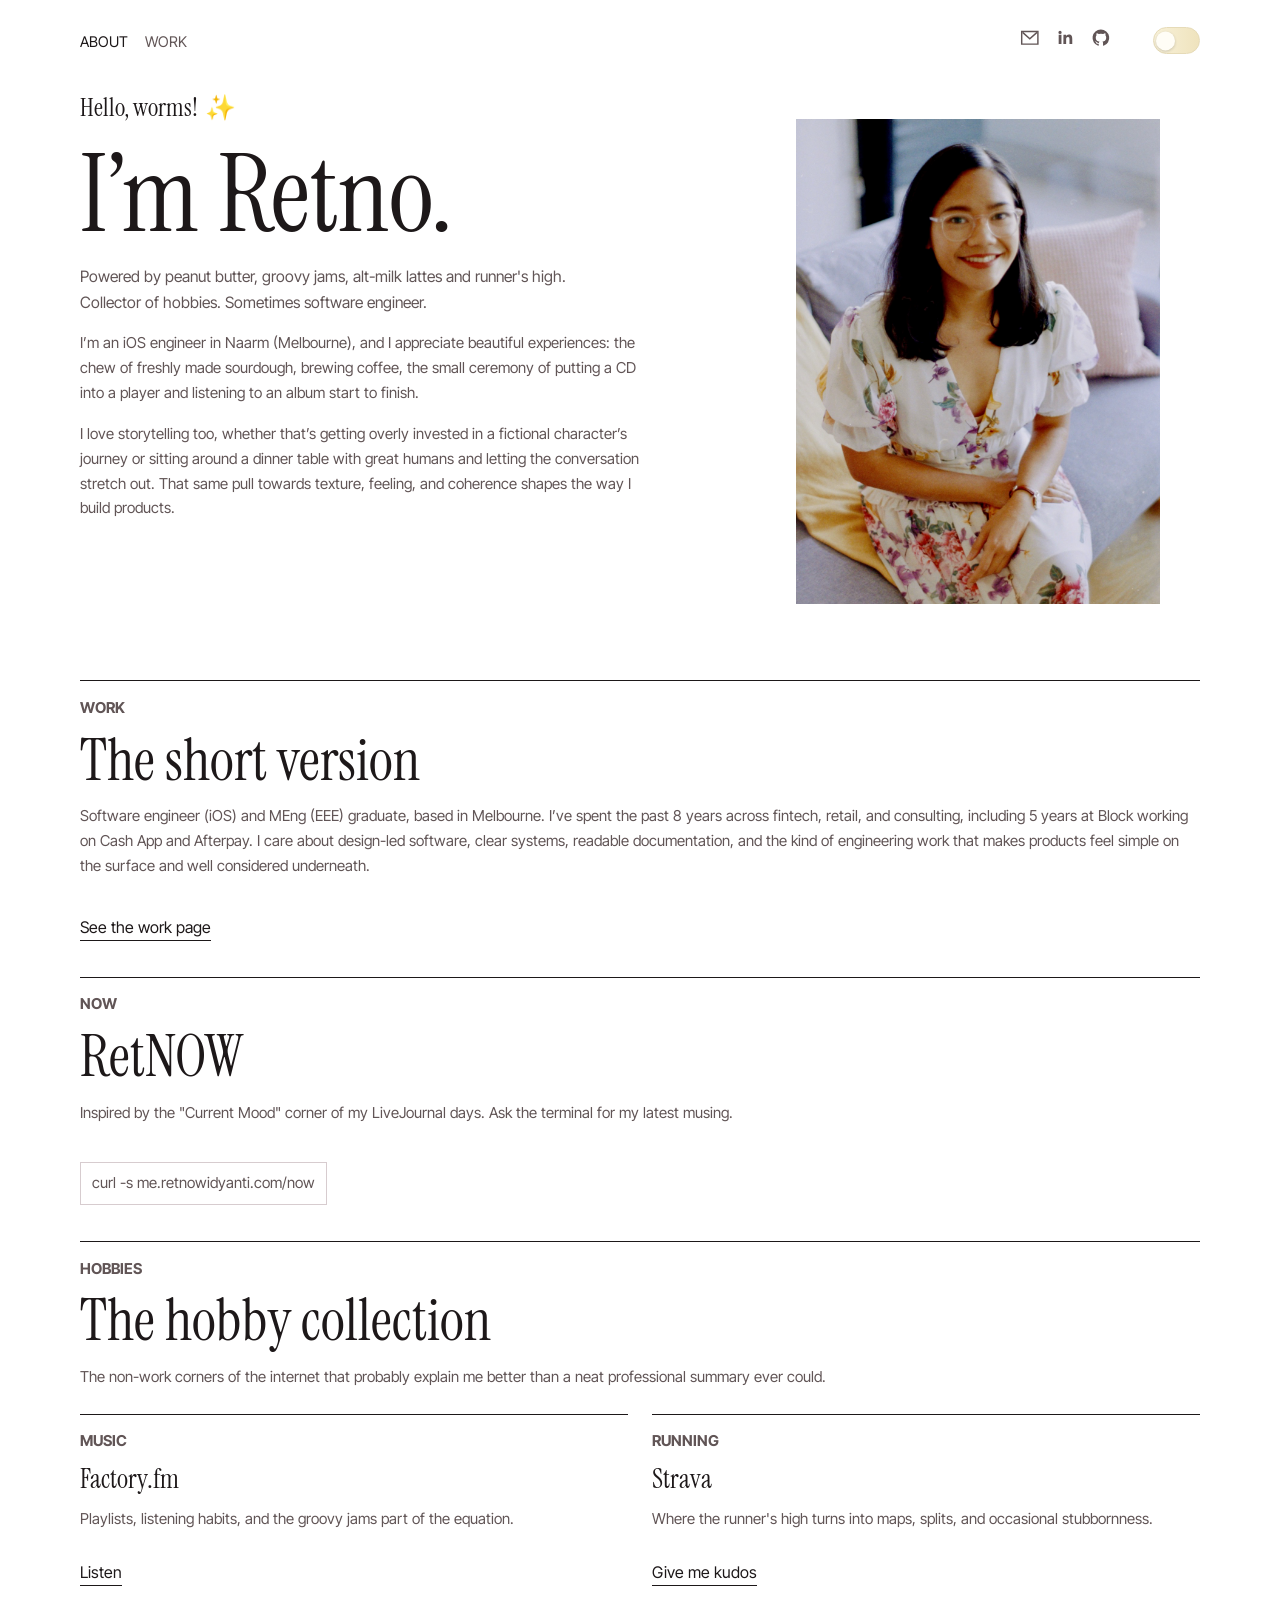
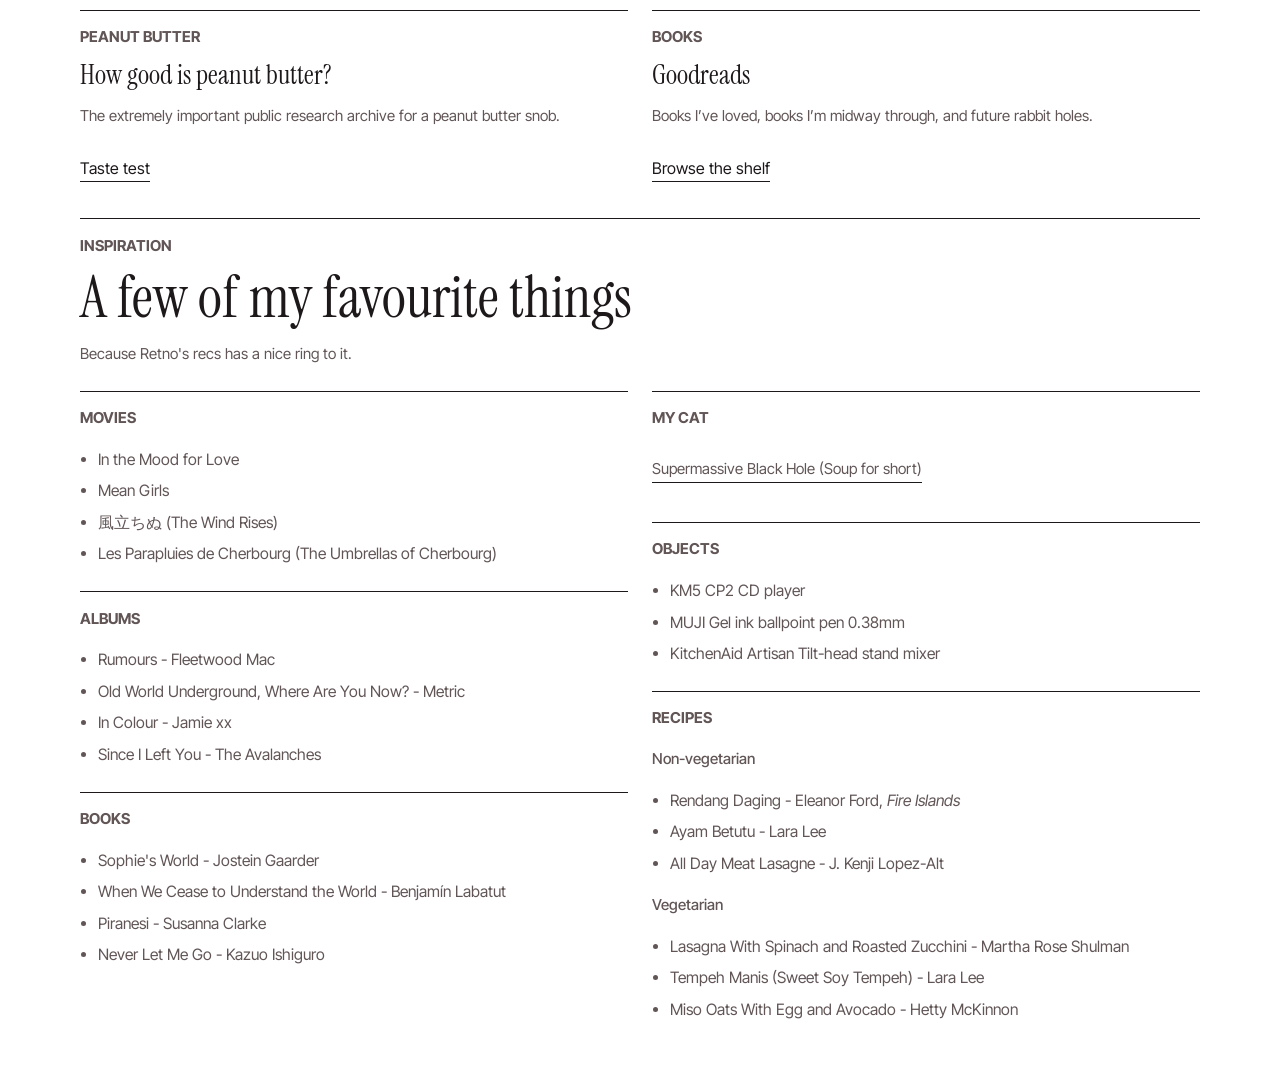
==== index.html @ 5ed438ae "Update styling, introduce cURL request" ====
<!DOCTYPE html>
<html lang="en">
  <head>
    <title>Retno Widyanti</title>
    <meta charset="utf-8">
    <meta http-equiv="X-UA-Compatible" content="IE=edge">
    <meta name="viewport" content="width=device-width, initial-scale=1">
    <meta
      name="description"
      content="Powered by peanut butter, groovy jams, alt-milk lattes and runner's high. Collector of hobbies. Sometimes software engineer."
    >
    <meta name="robots" content="index,follow">
    <link rel="canonical" href="https://me.retnowidyanti.com/">
    <meta property="og:type" content="website">
    <meta property="og:site_name" content="Retno Widyanti">
    <meta property="og:title" content="Retno Widyanti">
    <meta
      property="og:description"
      content="Powered by peanut butter, groovy jams, alt-milk lattes and runner's high. Collector of hobbies. Sometimes software engineer."
    >
    <meta property="og:url" content="https://me.retnowidyanti.com/">
    <meta property="og:image" content="https://me.retnowidyanti.com/images/retno-portrait-colour.jpg">
    <meta property="og:image:alt" content="Portrait of Retno Widyanti">
    <meta name="twitter:card" content="summary_large_image">
    <meta name="twitter:title" content="Retno Widyanti">
    <meta
      name="twitter:description"
      content="Powered by peanut butter, groovy jams, alt-milk lattes and runner's high. Collector of hobbies. Sometimes software engineer."
    >
    <meta name="twitter:image" content="https://me.retnowidyanti.com/images/retno-portrait-colour.jpg">
    <link rel="icon" type="image/png" sizes="16x16" href="/assets/favicon.ico">
    <link rel="preconnect" href="https://fonts.googleapis.com">
    <link rel="preconnect" href="https://fonts.gstatic.com" crossorigin>
    <link
      href="https://fonts.googleapis.com/css2?family=Instrument+Serif:ital@0;1&family=Inter+Tight:wght@400;500;600&display=swap"
      rel="stylesheet"
    >
    <script>
      (function () {
        var storedTheme = localStorage.getItem("retnow-theme");
        var theme = storedTheme;

        if (theme !== "light" && theme !== "dark") {
          theme = window.matchMedia("(prefers-color-scheme: dark)").matches ? "dark" : "light";
        }

        document.documentElement.dataset.theme = theme;
      }());
    </script>
    <link rel="stylesheet" href="/style.css?v=20260428a">
    <script src="/script.js?v=20260428a" defer></script>
  </head>
  <body>
    <div class="page-shell">
      <header class="site-header">
        <nav class="site-nav" aria-label="primary">
          <a href="/" aria-current="page">About</a>
          <a href="/hire/">Work</a>
        </nav>
        <div class="header-tools">
          <div class="icon-links header-links" aria-label="Contact links">
            <a class="icon-link" href="mailto:retno@retnowidyanti.com" aria-label="Email">
              <svg viewBox="0 0 24 24" aria-hidden="true">
                <path d="M3 5h18v14H3z" fill="none" stroke="currentColor" stroke-width="1.6"/>
                <path d="M4 6l8 7 8-7" fill="none" stroke="currentColor" stroke-width="1.6"/>
              </svg>
            </a>
            <a class="icon-link" href="https://www.linkedin.com/in/retnowidyanti/" target="_blank" rel="noreferrer" aria-label="LinkedIn">
              <svg viewBox="0 0 24 24" aria-hidden="true">
                <path d="M5.2 8.6h3.1V19H5.2zm1.5-4.4a1.8 1.8 0 110 3.6 1.8 1.8 0 010-3.6zm3.8 4.4h2.9v1.4h.1c.4-.8 1.4-1.7 3-1.7 3.2 0 3.8 2.1 3.8 4.9V19h-3.1v-5.1c0-1.2 0-2.8-1.7-2.8s-2 1.3-2 2.7V19h-3.1z" fill="currentColor"/>
              </svg>
            </a>
            <a class="icon-link" href="https://github.com/retnow" target="_blank" rel="noreferrer" aria-label="GitHub">
              <svg viewBox="0 0 24 24" aria-hidden="true">
                <path d="M12 2.8a9.3 9.3 0 00-2.9 18.1c.5.1.6-.2.6-.5v-1.8c-2.5.6-3-1.1-3-1.1-.4-1-.9-1.3-.9-1.3-.8-.5.1-.5.1-.5.9.1 1.4 1 1.4 1 .8 1.4 2.2 1 2.7.8.1-.6.3-1 .6-1.3-2-.2-4.2-1-4.2-4.5 0-1 .3-1.8.9-2.4-.1-.2-.4-1.2.1-2.4 0 0 .8-.2 2.5.9a8.6 8.6 0 014.6 0c1.7-1.1 2.5-.9 2.5-.9.5 1.2.2 2.2.1 2.4.6.6.9 1.4.9 2.4 0 3.5-2.1 4.3-4.2 4.5.3.3.7.8.7 1.7v2.5c0 .3.1.6.6.5A9.3 9.3 0 0012 2.8z" fill="currentColor"/>
              </svg>
            </a>
          </div>
        </div>
        <button class="theme-toggle" type="button" data-theme-toggle>
          <span class="theme-toggle-switch" aria-hidden="true">
            <span class="theme-toggle-thumb"></span>
          </span>
        </button>
      </header>

      <main class="stack-layout">
        <section class="hero">
          <div class="hero-copy">
            <p class="eyebrow hero-intro">Hello, worms! <span class="sparkle">✨</span></p>
            <h1>I’m Retno.</h1>
            <p class="lede">
              Powered by peanut butter, groovy jams, alt-milk lattes and runner's
              high. Collector of hobbies. Sometimes software engineer.
            </p>
            <p class="supporting-copy">
              I’m an iOS engineer in Naarm (Melbourne), and I appreciate
              beautiful experiences: the chew of freshly made sourdough, brewing
              coffee, the small ceremony of putting a CD into a player and
              listening to an album start to finish.
            </p>
            <p class="supporting-copy">
              I love storytelling too, whether that’s getting overly invested in
              a fictional character’s journey or sitting around a dinner table
              with great humans and letting the conversation stretch out. That
              same pull towards texture, feeling, and coherence shapes the way I
              build products.
            </p>
          </div>

          <figure class="portrait-card">
            <div class="portrait-frame">
              <img src="/images/retno-portrait-colour.jpg" alt="cropped portrait of retno sitting on a couch and smiling at the camera">
            </div>
          </figure>
        </section>

        <section class="panel" id="software">
          <div class="section-heading">
            <p class="eyebrow">Work</p>
            <h2>The short version</h2>
            <p>
              Software engineer (iOS) and MEng (EEE) graduate, based in
              Melbourne. I’ve spent the past 8 years across fintech, retail,
              and consulting, including 5 years at Block working on Cash App
              and Afterpay. I care about design-led software, clear systems,
              readable documentation, and the kind of engineering work that
              makes products feel simple on the surface and well considered
              underneath.
            </p>
          </div>
          <a class="text-link" href="/hire/">See the work page</a>
        </section>

        <section class="panel" id="now">
          <div class="section-heading">
            <p class="eyebrow">Now</p>
            <h2>RetNOW</h2>
            <p>
              Inspired by the "Current Mood" corner of my LiveJournal days. Ask
              the terminal for my latest musing.
            </p>
          </div>

          <p class="now-command">curl -s me.retnowidyanti.com/now</p>
        </section>

        <section class="panel" id="play">
          <div class="section-heading">
            <p class="eyebrow">Hobbies</p>
            <h2>The hobby collection</h2>
            <p>
              The non-work corners of the internet that probably explain me better
              than a neat professional summary ever could.
            </p>
          </div>

          <div class="card-grid hobby-grid">
            <article class="work-card hobby-card">
              <p class="card-kicker">Music</p>
              <h3>Factory.fm</h3>
              <p>Playlists, listening habits, and the groovy jams part of the equation.</p>
              <a href="https://factory.fm/u/Retno" target="_blank" rel="noreferrer">Listen</a>
            </article>

            <article class="work-card hobby-card">
              <p class="card-kicker">Running</p>
              <h3>Strava</h3>
              <p>Where the runner's high turns into maps, splits, and occasional stubbornness.</p>
              <a href="https://strava.app.link/dFdPocY7eXb" target="_blank" rel="noreferrer">Give me kudos</a>
            </article>

            <article class="work-card hobby-card">
              <p class="card-kicker">Peanut Butter</p>
              <h3>How good is peanut butter?</h3>
              <p>The extremely important public research archive for a peanut butter snob.</p>
              <a href="https://howgoodispeanutbutter.blog" target="_blank" rel="noreferrer">Taste test</a>
            </article>

            <article class="work-card hobby-card">
              <p class="card-kicker">Books</p>
              <h3>Goodreads</h3>
              <p>Books I’ve loved, books I’m midway through, and future rabbit holes.</p>
              <a href="https://www.goodreads.com/user/show/2488439-retno" target="_blank" rel="noreferrer">Browse the shelf</a>
            </article>
          </div>
        </section>

        <section class="panel" id="favourites">
          <div class="section-heading">
            <p class="eyebrow">Inspiration</p>
            <h2>A few of my favourite things</h2>
            <p>
              Because Retno's recs has a nice ring to it.
            </p>
          </div>

          <div class="favourites-layout">
            <div class="favourites-column">
              <article class="work-card">
                <p class="card-kicker">Movies</p>
                <ul class="stack-list compact-list">
                  <li>In the Mood for Love</li>
                  <li>Mean Girls</li>
                  <li>風立ちぬ (The Wind Rises)</li>
                  <li>Les Parapluies de Cherbourg (The Umbrellas of Cherbourg)</li>
                </ul>
              </article>

              <article class="work-card">
                <p class="card-kicker">Albums</p>
                <ul class="stack-list compact-list">
                  <li>Rumours - Fleetwood Mac</li>
                  <li>Old World Underground, Where Are You Now? - Metric</li>
                  <li>In Colour - Jamie xx</li>
                  <li>Since I Left You - The Avalanches</li>
                </ul>
              </article>

              <article class="work-card">
                <p class="card-kicker">Books</p>
                <ul class="stack-list compact-list">
                  <li>Sophie's World - Jostein Gaarder</li>
                  <li>When We Cease to Understand the World - Benjamín Labatut</li>
                  <li>Piranesi - Susanna Clarke</li>
                  <li>Never Let Me Go - Kazuo Ishiguro</li>
                </ul>
              </article>

            </div>

            <div class="favourites-column">
              <article class="work-card">
                <p class="card-kicker">My cat</p>
                <p><a href="/soup/">Supermassive Black Hole (Soup for short)</a></p>
              </article>

              <article class="work-card">
                <p class="card-kicker">Objects</p>
                <ul class="stack-list compact-list">
                  <li>KM5 CP2 CD player</li>
                  <li>MUJI Gel ink ballpoint pen 0.38mm</li>
                  <li>KitchenAid Artisan Tilt-head stand mixer</li>
                </ul>
              </article>

              <article class="work-card">
                <p class="card-kicker">Recipes</p>
                <p class="favourite-subhead">Non-vegetarian</p>
                <ul class="stack-list compact-list">
                  <li>Rendang Daging - Eleanor Ford, <em>Fire Islands</em></li>
                  <li>Ayam Betutu - Lara Lee</li>
                  <li>All Day Meat Lasagne - J. Kenji Lopez-Alt</li>
                </ul>
                <p class="favourite-subhead">Vegetarian</p>
                <ul class="stack-list compact-list">
                  <li>Lasagna With Spinach and Roasted Zucchini - Martha Rose Shulman</li>
                  <li>Tempeh Manis (Sweet Soy Tempeh) - Lara Lee</li>
                  <li>Miso Oats With Egg and Avocado - Hetty McKinnon</li>
                </ul>
              </article>
            </div>
          </div>
        </section>

      </main>
    </div>
  </body>
</html>
---- style.css ----
:root {
  --bg: #ffffff;
  --surface: #ffffff;
  --ink: #1d1819;
  --muted: #615556;
  --line: #d7cccf;
  --accent: #9b7f8c;
  --accent-soft: #f4ecef;
  --body-font: "Inter Tight", "Helvetica Neue", Helvetica, Arial, sans-serif;
  --max-width: 1120px;
  --space-xs: 0.5rem;
  --space-sm: 0.9rem;
  --space-md: 1.5rem;
  --space-lg: 2.25rem;
  --space-xl: 4rem;
}

:root[data-theme="dark"] {
  --bg: #121111;
  --surface: #121111;
  --ink: #f4efe9;
  --muted: #cdc4bc;
  --line: #4f4745;
  --accent: #d8b7c7;
  --accent-soft: #1d1a1c;
}

* {
  box-sizing: border-box;
}

html {
  scroll-behavior: smooth;
  color-scheme: light;
}

html[data-theme="dark"] {
  color-scheme: dark;
}

body {
  margin: 0;
  min-height: 100vh;
  background: var(--bg);
  color: var(--ink);
  font-family: var(--body-font);
  line-height: 1.65;
  transition: background-color 180ms ease, color 180ms ease;
}

img {
  display: block;
  max-width: 100%;
}

a {
  color: inherit;
  text-decoration: none;
}

.page-shell {
  width: min(calc(100% - 2rem), var(--max-width));
  margin: 0 auto;
  padding: 1.2rem 0 4rem;
}

.site-header {
  display: flex;
  align-items: center;
  justify-content: flex-start;
  flex-wrap: wrap;
  gap: 1.5rem;
  padding: 0.5rem 0 2rem;
}

.header-tools {
  display: flex;
  align-items: center;
  gap: 0.95rem;
  margin-left: auto;
}

h1,
h2,
h3 {
  font-family: "Instrument Serif", Georgia, serif;
  font-weight: 400;
  margin-top: 0;
  padding-top: 0;
}

.site-nav {
  display: flex;
  flex-wrap: wrap;
  align-items: center;
  gap: 1.05rem;
  font-size: 0.92rem;
  letter-spacing: 0;
  text-transform: uppercase;
  margin-right: auto;
}

.site-nav a {
  color: var(--muted);
}

.site-nav a[aria-current="page"] {
  color: var(--ink);
}

.site-nav a:hover,
.site-nav a:focus-visible,
.theme-toggle:hover,
.theme-toggle:focus-visible,
.button:hover,
.button:focus-visible,
.link-list a:hover,
.link-list a:focus-visible,
.work-card a:hover,
.work-card a:focus-visible {
  color: var(--ink);
}

.theme-toggle {
  appearance: none;
  display: inline-flex;
  align-items: center;
  border: 0;
  background: transparent;
  padding: 0;
  cursor: pointer;
  margin-top: -0.12rem;
  margin-left: 1.1rem;
}

.theme-toggle-switch {
  position: relative;
  display: inline-flex;
  align-items: center;
  width: 2.95rem;
  height: 1.72rem;
  border: 1px solid #e6dbb8;
  border-radius: 999px;
  background: linear-gradient(90deg, #f8f1d9 0%, #efe3bd 100%);
  transition: background-color 180ms ease, border-color 180ms ease, box-shadow 180ms ease;
}

.theme-toggle-thumb {
  position: absolute;
  top: 50%;
  left: 0.13rem;
  width: 1.2rem;
  height: 1.2rem;
  background: #fffdf6;
  border-radius: 999px;
  box-shadow: 0 1px 3px rgba(17, 17, 17, 0.18);
  transform: translateY(-50%);
  transition: transform 180ms ease, background-color 180ms ease, box-shadow 180ms ease;
}

html[data-theme="dark"] .theme-toggle-thumb {
  transform: translate(1.2rem, -50%);
  background: #fcf8f2;
  box-shadow: 0 1px 4px rgba(0, 0, 0, 0.26);
}

html[data-theme="dark"] .theme-toggle-switch {
  background: linear-gradient(90deg, #4a4544 0%, #181717 100%);
  border-color: #5b5351;
}

.stack-layout {
  display: grid;
  gap: var(--space-lg);
}

.hero,
.card-grid,
.split-section {
  display: grid;
  gap: var(--space-md);
}

.hero {
  grid-template-columns: minmax(0, 1.1fr) minmax(300px, 0.75fr);
  align-items: stretch;
  padding: 0 0 var(--space-md);
}

.hero-copy,
.panel,
.work-card,
.portrait-card {
  background: var(--surface);
  transition: background-color 180ms ease, border-color 180ms ease;
}

.hero-copy,
.panel {
  border-top: 1px solid var(--ink);
  padding-top: var(--space-sm);
}

.hero-copy {
  border-top: 0;
  padding-top: 0;
}

.panel-plain {
  border-top: 0;
  padding-top: 0;
}

.eyebrow,
.card-kicker {
  margin: 0 0 0.75rem;
  color: var(--accent);
  font-size: 0.82rem;
  font-weight: 700;
  letter-spacing: 0;
  text-transform: uppercase;
}

.sparkle {
  display: inline-block;
  margin-left: 0.2rem;
}

.hero-intro {
  color: var(--ink);
  font-family: "Instrument Serif", Georgia, serif;
  font-size: 1.55rem;
  font-weight: 400;
  letter-spacing: 0;
  text-transform: none;
}

h1,
h2,
h3 {
  margin: 0;
  line-height: 0.98;
  letter-spacing: 0;
}

h1 {
  font-size: clamp(3.9rem, 9vw, 6.8rem);
  margin-bottom: 1rem;
}

h2 {
  font-size: clamp(2.2rem, 5vw, 3.6rem);
  margin-bottom: 0.5rem;
}

h3 {
  font-size: 1.7rem;
  margin-bottom: 0.75rem;
}

.lede,
.supporting-copy,
.panel p,
.work-card p,
.stack-list,
.quick-notes {
  color: var(--muted);
  font-size: 0.94rem;
}

.lede {
  max-width: 34rem;
  margin: 0 0 1rem;
  font-size: 0.98rem;
}

.supporting-copy {
  max-width: 36rem;
  margin: 0;
}

.supporting-copy + .supporting-copy {
  margin-top: 1rem;
}

.hero-actions {
  display: flex;
  flex-wrap: wrap;
  gap: 0.85rem;
  margin-top: 1.5rem;
}

.button {
  display: inline-flex;
  align-items: center;
  justify-content: center;
  min-height: 46px;
  padding: 0.75rem 1rem;
  border: 1px solid var(--ink);
  color: var(--ink);
}

.button-primary {
  background: var(--ink);
  color: #ffffff;
}

.button-primary:hover,
.button-primary:focus-visible {
  background: #333333;
  color: #ffffff;
}

.button-secondary {
  background: transparent;
}

.portrait-card {
  display: flex;
  padding-top: var(--space-sm);
}

.portrait-frame {
  flex: 1;
}

.portrait-frame img {
  width: 100%;
  height: 100%;
  object-fit: cover;
  filter: saturate(0.94) contrast(1.02);
}

html[data-theme="dark"] .portrait-frame img {
  filter: saturate(0.92) contrast(1.02) brightness(0.92);
}

.section-heading {
  margin-bottom: var(--space-md);
}

.card-grid {
  grid-template-columns: repeat(2, minmax(0, 1fr));
}

.favourites-layout,
.favourites-column {
  display: grid;
  gap: var(--space-md);
}

.favourites-layout {
  grid-template-columns: minmax(0, 1fr) minmax(0, 1fr);
  align-items: start;
}

.favourites-column {
  align-content: start;
}

.work-card {
  border-top: 1px solid var(--ink);
  padding-top: var(--space-sm);
}

.work-card.featured {
  background: var(--accent-soft);
  padding: var(--space-sm);
}

.now-card {
  max-width: 42rem;
}

.now-command {
  display: inline-flex;
  margin: 0.8rem 0 0;
  padding: 0.5rem 0.7rem;
  border: 1px solid var(--line);
  background: rgba(255, 255, 255, 0.45);
  color: var(--ink);
  font-size: 0.95rem;
  overflow-wrap: anywhere;
}

.hobby-card {
  padding-right: 0.4rem;
}

.stack-list,
.quick-notes {
  margin: 0;
  padding-left: 1.15rem;
}

.compact-list {
  margin-top: 1rem;
  font-size: 0.98rem;
}

.compact-list li + li,
.stack-list li + li,
.quick-notes li + li {
  margin-top: 0.35rem;
}

.favourite-subhead {
  margin: 1rem 0 0.35rem;
  color: var(--ink);
  font-size: 0.95rem;
  font-weight: 500;
}

.favourite-subhead:first-of-type {
  margin-top: 0;
}

.work-card a,
.link-list a,
.text-link {
  display: inline-flex;
  margin-top: 0.7rem;
  border-bottom: 1px solid var(--ink);
}

.icon-links {
  display: flex;
  align-items: center;
  gap: 1rem;
  margin-bottom: 1.25rem;
}

.header-links {
  margin-bottom: 0;
  gap: 0.85rem;
  flex-shrink: 0;
}

.icon-link {
  color: var(--muted);
}

.icon-link svg {
  width: 1.35rem;
  height: 1.35rem;
}

.icon-link:hover,
.icon-link:focus-visible {
  color: var(--ink);
}

.link-list {
  display: grid;
  gap: 0.8rem;
  justify-items: start;
}

.muted-block {
  color: var(--muted);
  font-size: 0.98rem;
}

.soup-stage {
  padding-top: var(--space-sm);
}

.soup-photo {
  width: 100%;
  object-position: center;
  filter: saturate(0.96) contrast(1.02);
}

.soup-caption {
  margin: 0;
}

.soup-back-link {
  display: inline-block;
  margin-top: 1rem;
  color: var(--muted);
  text-decoration: underline;
  text-underline-offset: 0.16em;
  text-decoration-thickness: 1px;
}

.soup-back-link:hover,
.soup-back-link:focus-visible {
  color: var(--ink);
}

@media (max-width: 900px) {
  .hero,
  .card-grid,
  .split-section,
  .favourites-layout {
    grid-template-columns: 1fr;
  }

  .site-header {
    display: grid;
    grid-template-columns: 1fr auto;
    align-items: start;
    gap: 0.9rem 1rem;
  }

  .site-nav {
    margin-right: 0;
  }

  .header-tools {
    margin-left: 0;
  }

  .theme-toggle {
    margin-top: 0;
    margin-left: 0;
    justify-self: start;
  }
}

@media (max-width: 640px) {
  .page-shell {
    width: min(calc(100% - 1.2rem), var(--max-width));
  }

  .site-nav {
    gap: 1rem;
  }

  .header-links {
    gap: 0.75rem;
  }

  .hero-actions {
    flex-direction: column;
    align-items: stretch;
  }

  .portrait-card {
    padding-top: 0;
    border-top: 0;
  }

  .portrait-frame img {
    height: auto;
    aspect-ratio: 4 / 5;
  }

  .button {
    width: 100%;
  }

  h1 {
    font-size: clamp(3rem, 18vw, 4.8rem);
  }
}
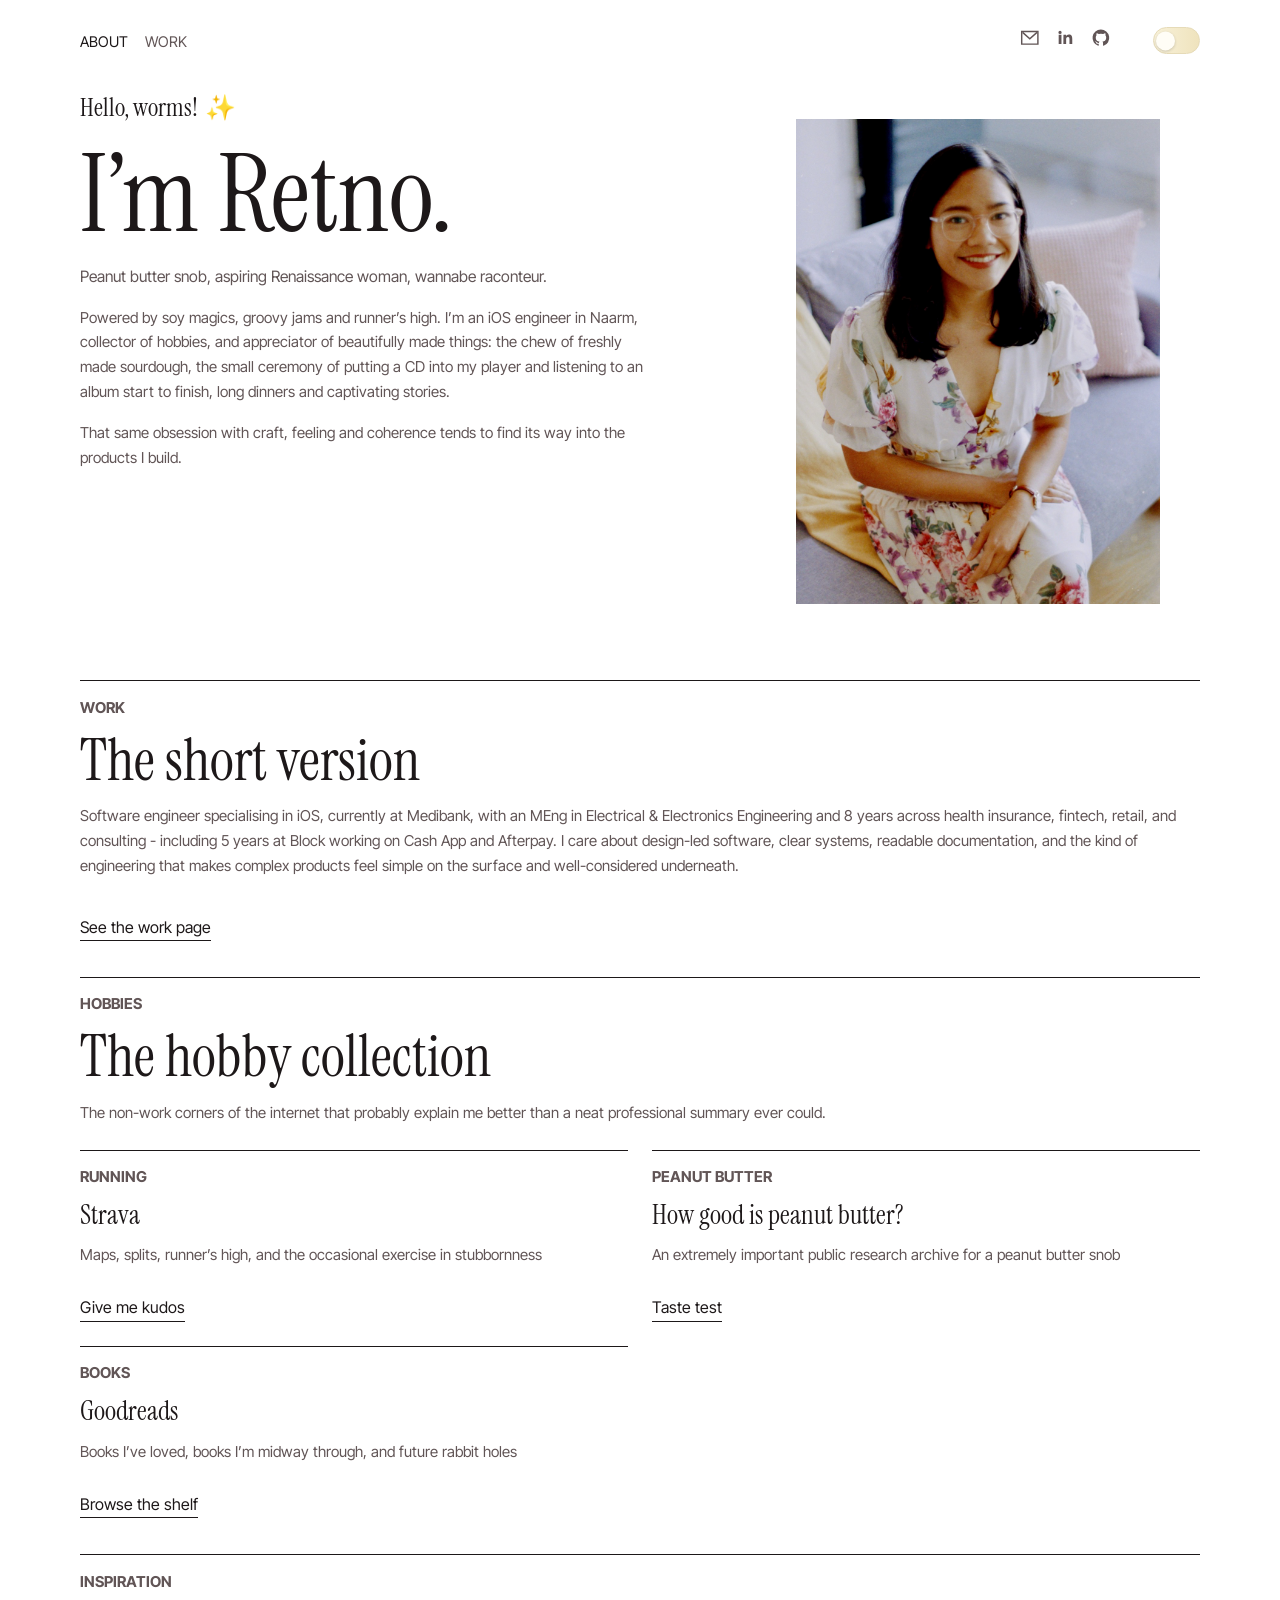
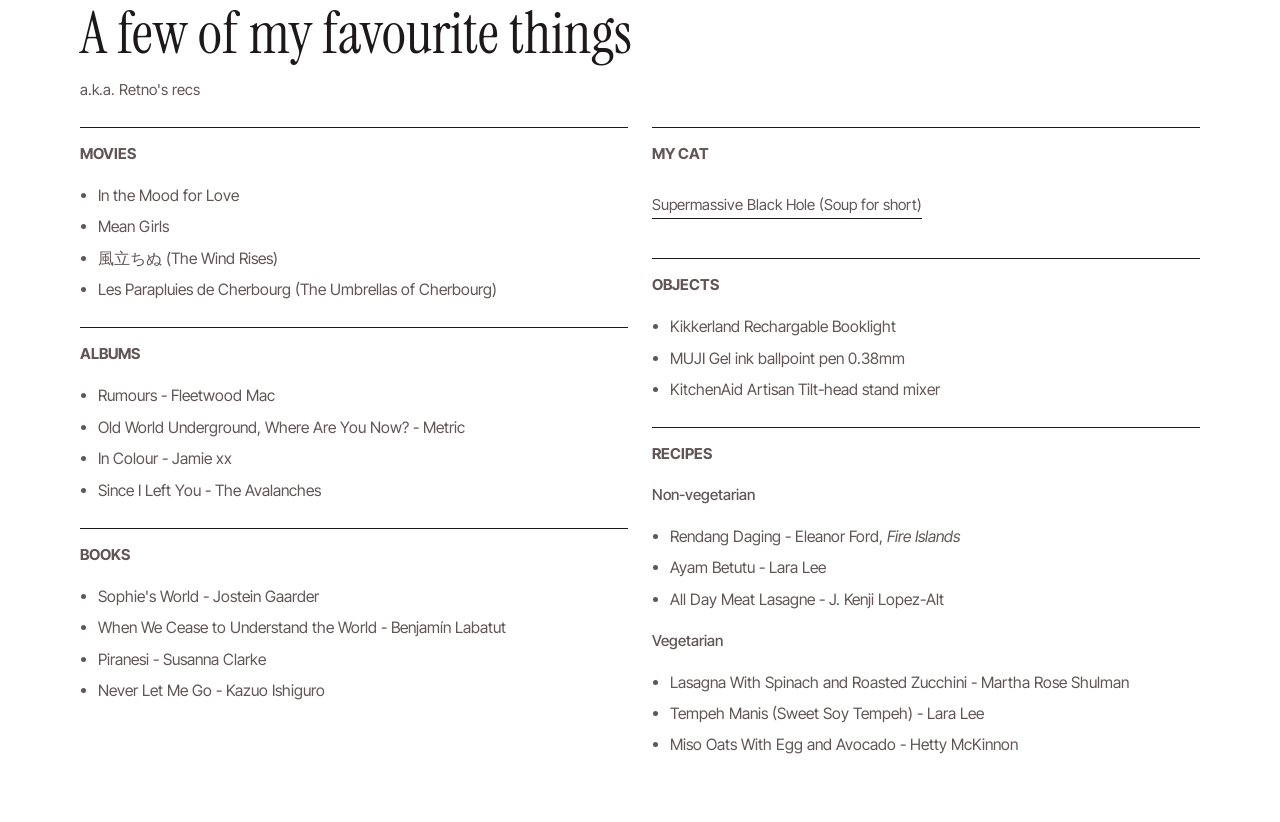
==== commit 11cef9b6: "Update content" ====
--- a/index.html
+++ b/index.html
@@ -55,7 +55,7 @@
       <header class="site-header">
         <nav class="site-nav" aria-label="primary">
           <a href="/" aria-current="page">About</a>
-          <a href="/hire/">Work</a>
+          <a href="/work/">Work</a>
         </nav>
         <div class="header-tools">
           <div class="icon-links header-links" aria-label="Contact links">
@@ -90,21 +90,13 @@
             <p class="eyebrow hero-intro">Hello, worms! <span class="sparkle">✨</span></p>
             <h1>I’m Retno.</h1>
             <p class="lede">
-              Powered by peanut butter, groovy jams, alt-milk lattes and runner's
-              high. Collector of hobbies. Sometimes software engineer.
+              Peanut butter snob, aspiring Renaissance woman, wannabe raconteur.
             </p>
             <p class="supporting-copy">
-              I’m an iOS engineer in Naarm (Melbourne), and I appreciate
-              beautiful experiences: the chew of freshly made sourdough, brewing
-              coffee, the small ceremony of putting a CD into a player and
-              listening to an album start to finish.
+              Powered by soy magics, groovy jams and runner’s high. I’m an iOS engineer in Naarm, collector of hobbies, and appreciator of beautifully made things: the chew of freshly made sourdough, the small ceremony of putting a CD into my player and listening to an album start to finish, long dinners and captivating stories.
             </p>
             <p class="supporting-copy">
-              I love storytelling too, whether that’s getting overly invested in
-              a fictional character’s journey or sitting around a dinner table
-              with great humans and letting the conversation stretch out. That
-              same pull towards texture, feeling, and coherence shapes the way I
-              build products.
+              That same obsession with craft, feeling and coherence tends to find its way into the products I build.
             </p>
           </div>
 
@@ -120,29 +112,15 @@
             <p class="eyebrow">Work</p>
             <h2>The short version</h2>
             <p>
-              Software engineer (iOS) and MEng (EEE) graduate, based in
-              Melbourne. I’ve spent the past 8 years across fintech, retail,
-              and consulting, including 5 years at Block working on Cash App
+              Software engineer specialising in iOS, currently at Medibank, with an MEng in Electrical & Electronics Engineering and 8 years across health insurance, fintech, retail,
+              and consulting - including 5 years at Block working on Cash App
               and Afterpay. I care about design-led software, clear systems,
-              readable documentation, and the kind of engineering work that
-              makes products feel simple on the surface and well considered
+              readable documentation, and the kind of engineering that
+              makes complex products feel simple on the surface and well-considered
               underneath.
             </p>
           </div>
-          <a class="text-link" href="/hire/">See the work page</a>
-        </section>
-
-        <section class="panel" id="now">
-          <div class="section-heading">
-            <p class="eyebrow">Now</p>
-            <h2>RetNOW</h2>
-            <p>
-              Inspired by the "Current Mood" corner of my LiveJournal days. Ask
-              the terminal for my latest musing.
-            </p>
-          </div>
-
-          <p class="now-command">curl -s me.retnowidyanti.com/now</p>
+          <a class="text-link" href="/work/">See the work page</a>
         </section>
 
         <section class="panel" id="play">
@@ -156,31 +134,25 @@
           </div>
 
           <div class="card-grid hobby-grid">
-            <article class="work-card hobby-card">
-              <p class="card-kicker">Music</p>
-              <h3>Factory.fm</h3>
-              <p>Playlists, listening habits, and the groovy jams part of the equation.</p>
-              <a href="https://factory.fm/u/Retno" target="_blank" rel="noreferrer">Listen</a>
-            </article>
 
             <article class="work-card hobby-card">
               <p class="card-kicker">Running</p>
               <h3>Strava</h3>
-              <p>Where the runner's high turns into maps, splits, and occasional stubbornness.</p>
+              <p>Maps, splits, runner’s high, and the occasional exercise in stubbornness</p>
               <a href="https://strava.app.link/dFdPocY7eXb" target="_blank" rel="noreferrer">Give me kudos</a>
             </article>
 
             <article class="work-card hobby-card">
               <p class="card-kicker">Peanut Butter</p>
               <h3>How good is peanut butter?</h3>
-              <p>The extremely important public research archive for a peanut butter snob.</p>
+              <p>An extremely important public research archive for a peanut butter snob</p>
               <a href="https://howgoodispeanutbutter.blog" target="_blank" rel="noreferrer">Taste test</a>
             </article>
 
             <article class="work-card hobby-card">
               <p class="card-kicker">Books</p>
               <h3>Goodreads</h3>
-              <p>Books I’ve loved, books I’m midway through, and future rabbit holes.</p>
+              <p>Books I’ve loved, books I’m midway through, and future rabbit holes</p>
               <a href="https://www.goodreads.com/user/show/2488439-retno" target="_blank" rel="noreferrer">Browse the shelf</a>
             </article>
           </div>
@@ -191,7 +163,7 @@
             <p class="eyebrow">Inspiration</p>
             <h2>A few of my favourite things</h2>
             <p>
-              Because Retno's recs has a nice ring to it.
+              a.k.a. Retno's recs
             </p>
           </div>
 
@@ -238,7 +210,7 @@
               <article class="work-card">
                 <p class="card-kicker">Objects</p>
                 <ul class="stack-list compact-list">
-                  <li>KM5 CP2 CD player</li>
+                  <li>Kikkerland Rechargable Booklight</li>
                   <li>MUJI Gel ink ballpoint pen 0.38mm</li>
                   <li>KitchenAid Artisan Tilt-head stand mixer</li>
                 </ul>
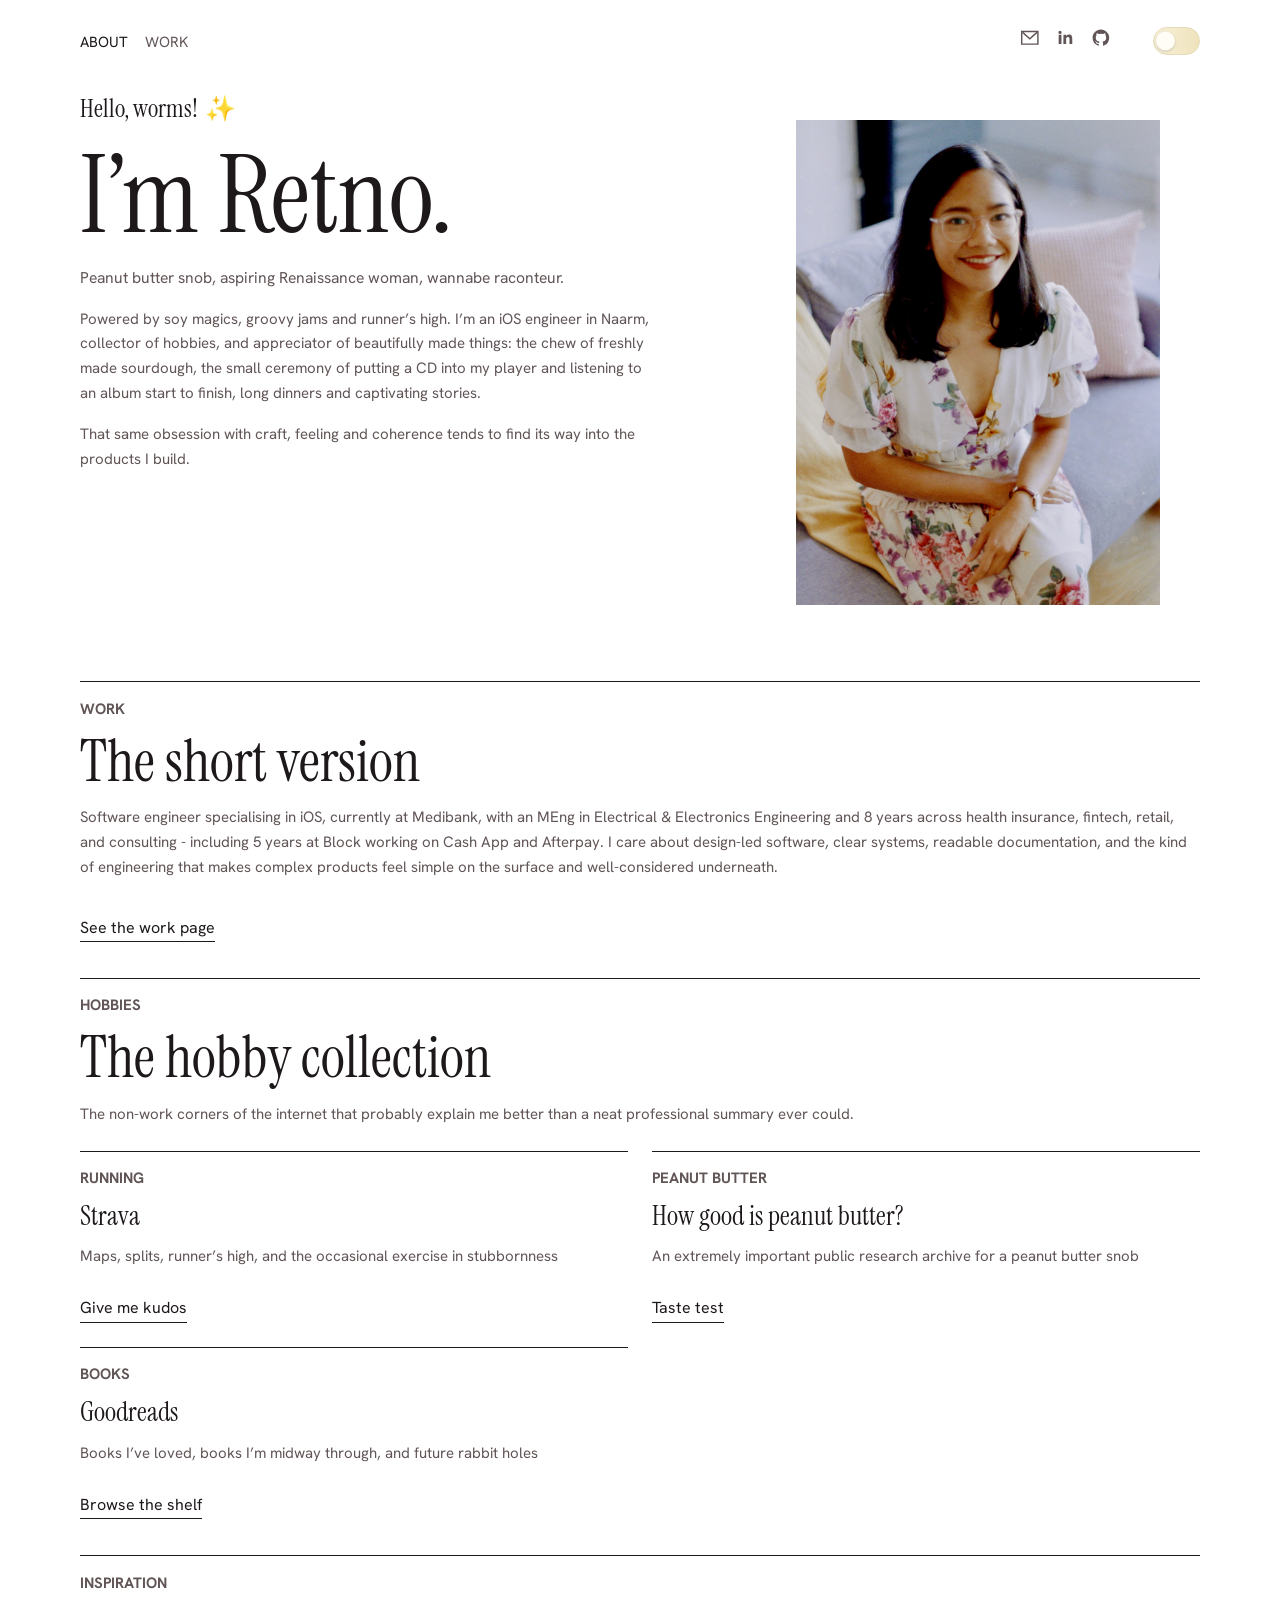
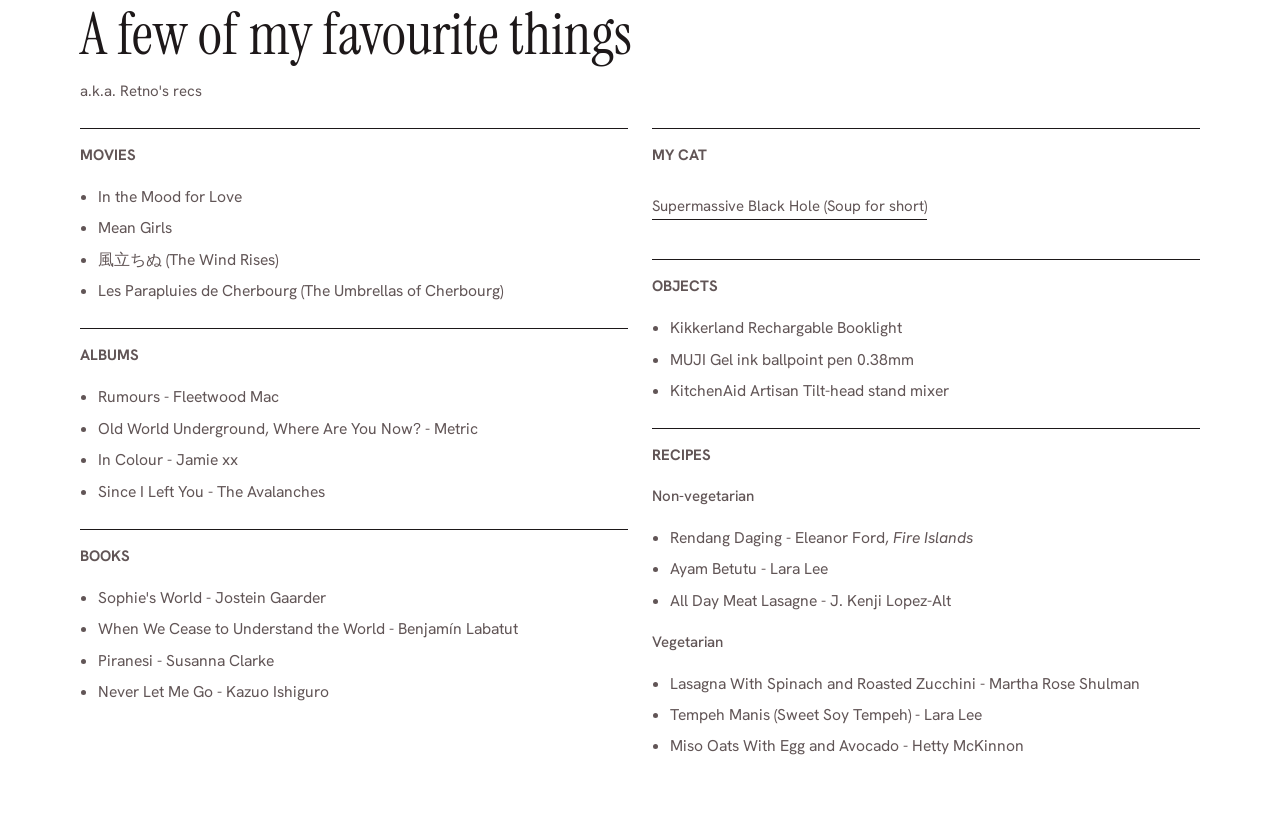
==== commit 0dbf28e5: "Update font" ====
--- a/index.html
+++ b/index.html
@@ -32,7 +32,7 @@
     <link rel="preconnect" href="https://fonts.googleapis.com">
     <link rel="preconnect" href="https://fonts.gstatic.com" crossorigin>
     <link
-      href="https://fonts.googleapis.com/css2?family=Instrument+Serif:ital@0;1&family=Inter+Tight:wght@400;500;600&display=swap"
+      href="https://fonts.googleapis.com/css2?family=Hanken+Grotesk:wght@400;500;600;700&family=Instrument+Serif:ital@0;1&display=swap"
       rel="stylesheet"
     >
     <script>
@@ -47,7 +47,7 @@
         document.documentElement.dataset.theme = theme;
       }());
     </script>
-    <link rel="stylesheet" href="/style.css?v=20260428a">
+    <link rel="stylesheet" href="/style.css?v=20260913c">
     <script src="/script.js?v=20260428a" defer></script>
   </head>
   <body>
--- a/style.css
+++ b/style.css
@@ -6,7 +6,7 @@
   --line: #d7cccf;
   --accent: #9b7f8c;
   --accent-soft: #f4ecef;
-  --body-font: "Inter Tight", "Helvetica Neue", Helvetica, Arial, sans-serif;
+  --body-font: "Hanken Grotesk", "Helvetica Neue", Helvetica, Arial, sans-serif;
   --max-width: 1120px;
   --space-xs: 0.5rem;
   --space-sm: 0.9rem;
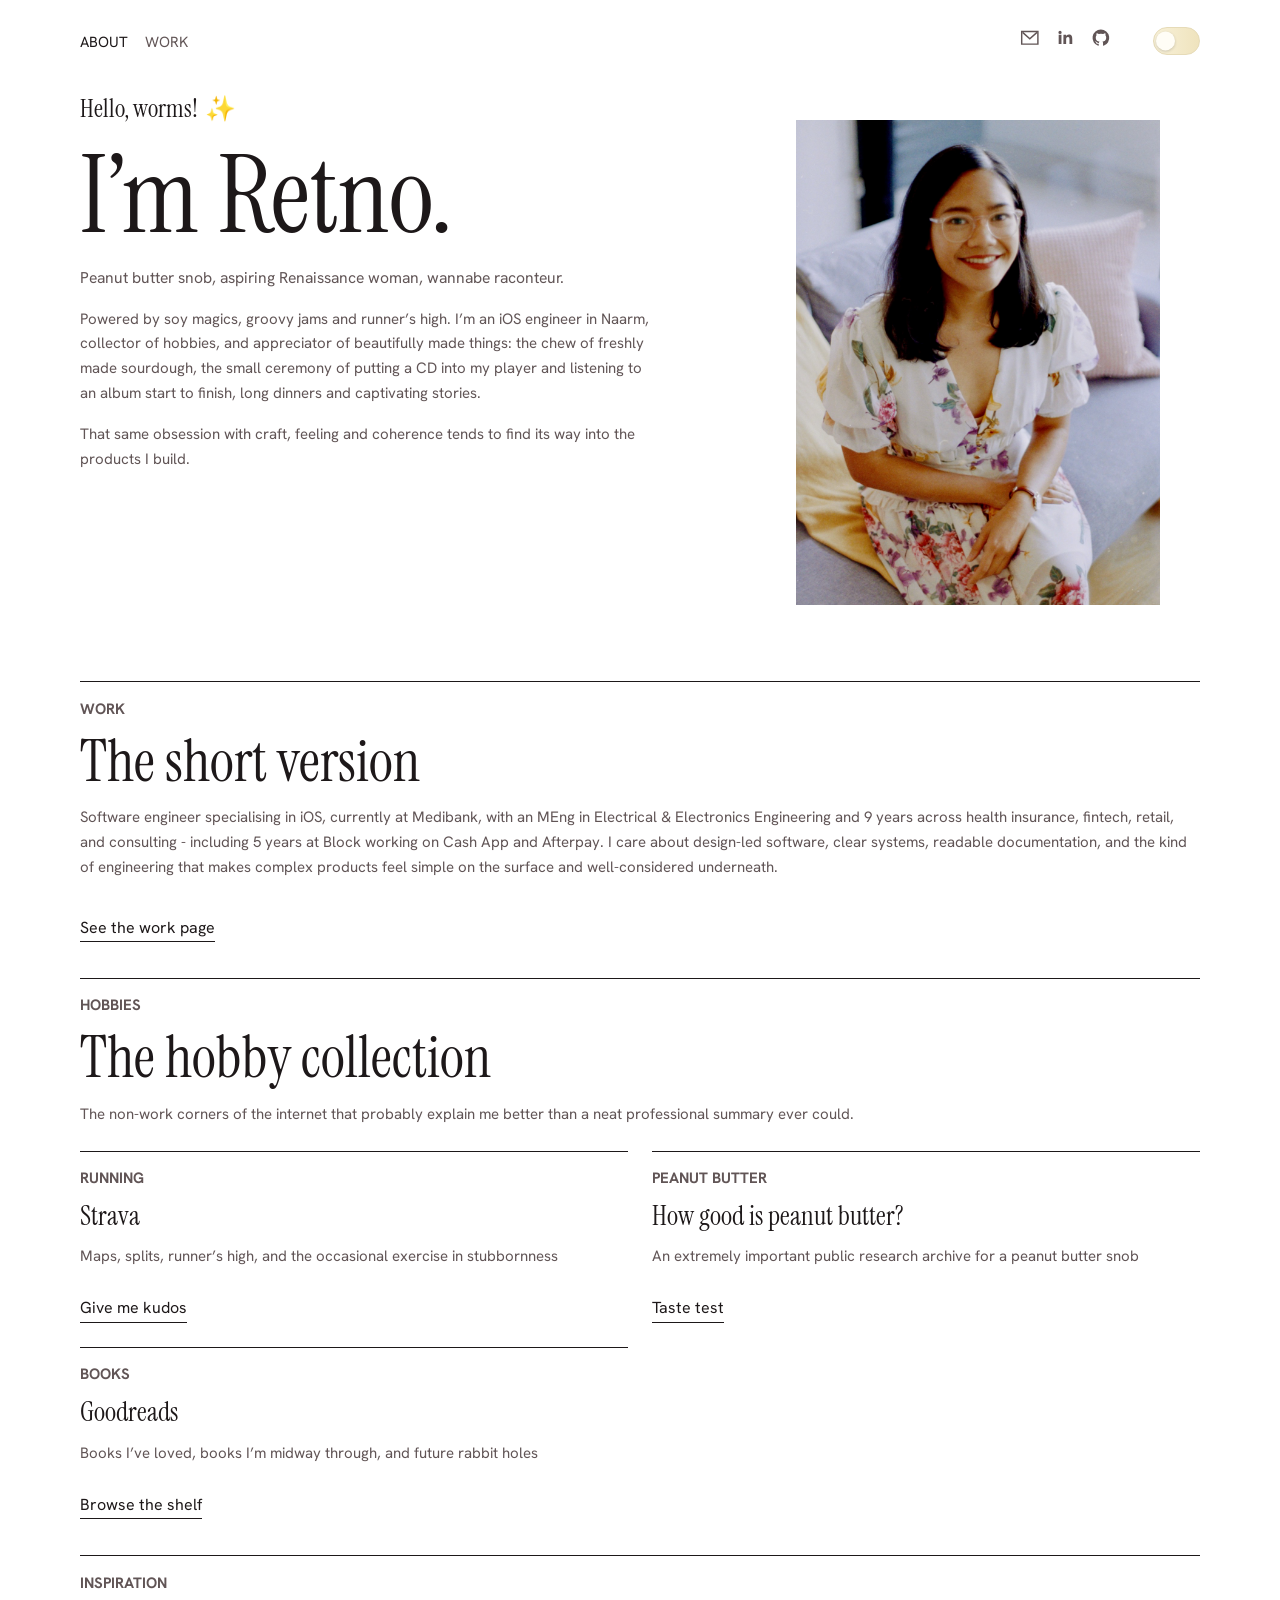
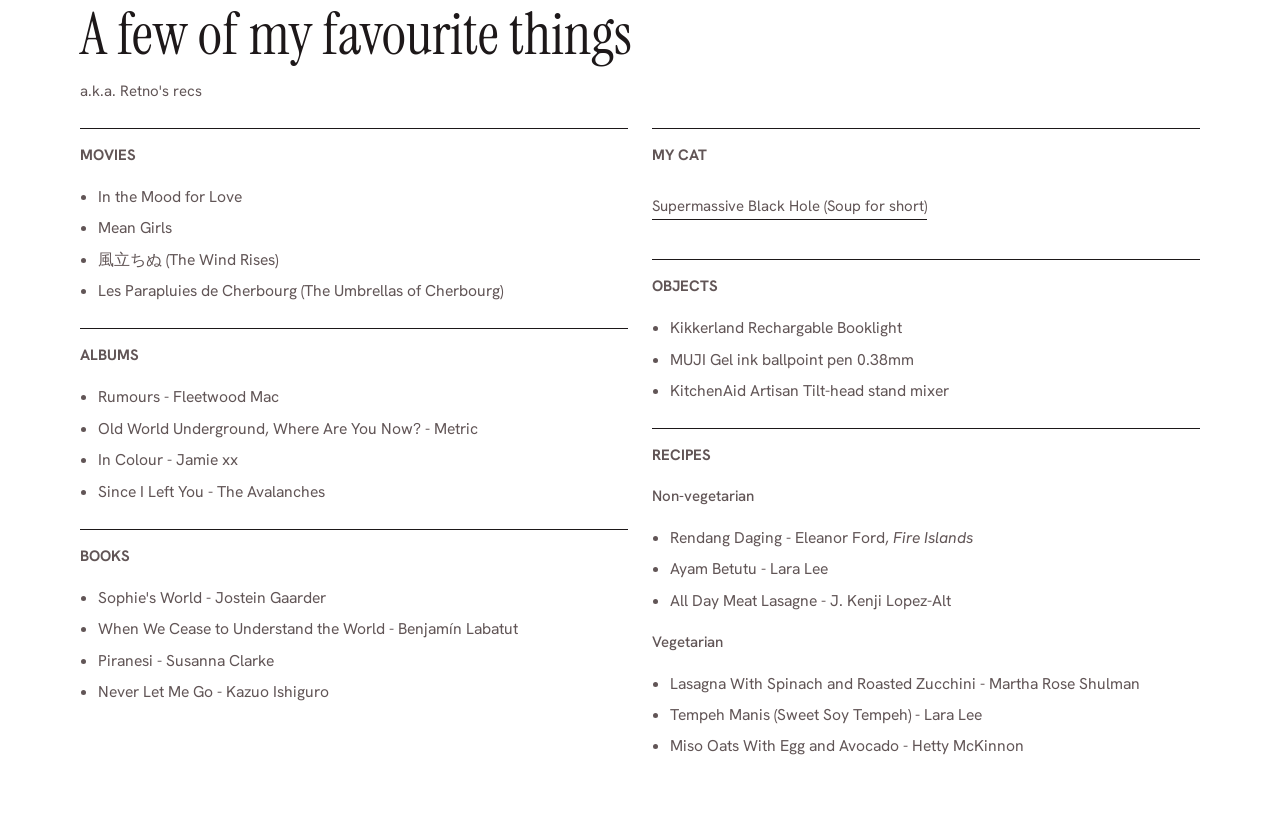
==== commit 37cbb891: "Fix bio" ====
--- a/index.html
+++ b/index.html
@@ -112,7 +112,7 @@
             <p class="eyebrow">Work</p>
             <h2>The short version</h2>
             <p>
-              Software engineer specialising in iOS, currently at Medibank, with an MEng in Electrical & Electronics Engineering and 8 years across health insurance, fintech, retail,
+              Software engineer specialising in iOS, currently at Medibank, with an MEng in Electrical & Electronics Engineering and 9 years across health insurance, fintech, retail,
               and consulting - including 5 years at Block working on Cash App
               and Afterpay. I care about design-led software, clear systems,
               readable documentation, and the kind of engineering that
--- a/style.css
+++ b/style.css
@@ -489,12 +489,75 @@
   color: var(--ink);
 }
 
+.music-intro {
+  max-width: 46rem;
+  padding-bottom: var(--space-md);
+}
+
+.music-intro .supporting-copy {
+  max-width: 43rem;
+}
+
+.music-list {
+  display: grid;
+  border-bottom: 1px solid var(--line);
+}
+
+.music-piece {
+  display: grid;
+  grid-template-columns: minmax(12rem, 0.7fr) minmax(18rem, 1.3fr);
+  gap: var(--space-lg);
+  align-items: start;
+  padding: 1.4rem 0 1.65rem;
+  border-top: 1px solid var(--line);
+}
+
+.music-piece:first-child {
+  border-top: 0;
+}
+
+.music-piece h2 {
+  font-size: clamp(2rem, 4vw, 3rem);
+  margin-bottom: 0.65rem;
+}
+
+.piece-meta {
+  margin: 0;
+  color: var(--muted);
+  font-size: 0.82rem;
+  font-weight: 700;
+  letter-spacing: 0;
+  text-transform: uppercase;
+}
+
+.piece-note {
+  margin: 0 0 1rem;
+  color: var(--muted);
+  font-size: 0.94rem;
+}
+
+.music-piece audio {
+  display: block;
+  width: 100%;
+  min-height: 3.25rem;
+  color-scheme: light;
+}
+
+html[data-theme="dark"] .music-piece audio {
+  color-scheme: dark;
+}
+
 @media (max-width: 900px) {
   .hero,
   .card-grid,
   .split-section,
-  .favourites-layout {
+  .favourites-layout,
+  .music-piece {
     grid-template-columns: 1fr;
+  }
+
+  .music-piece {
+    gap: 1rem;
   }
 
   .site-header {
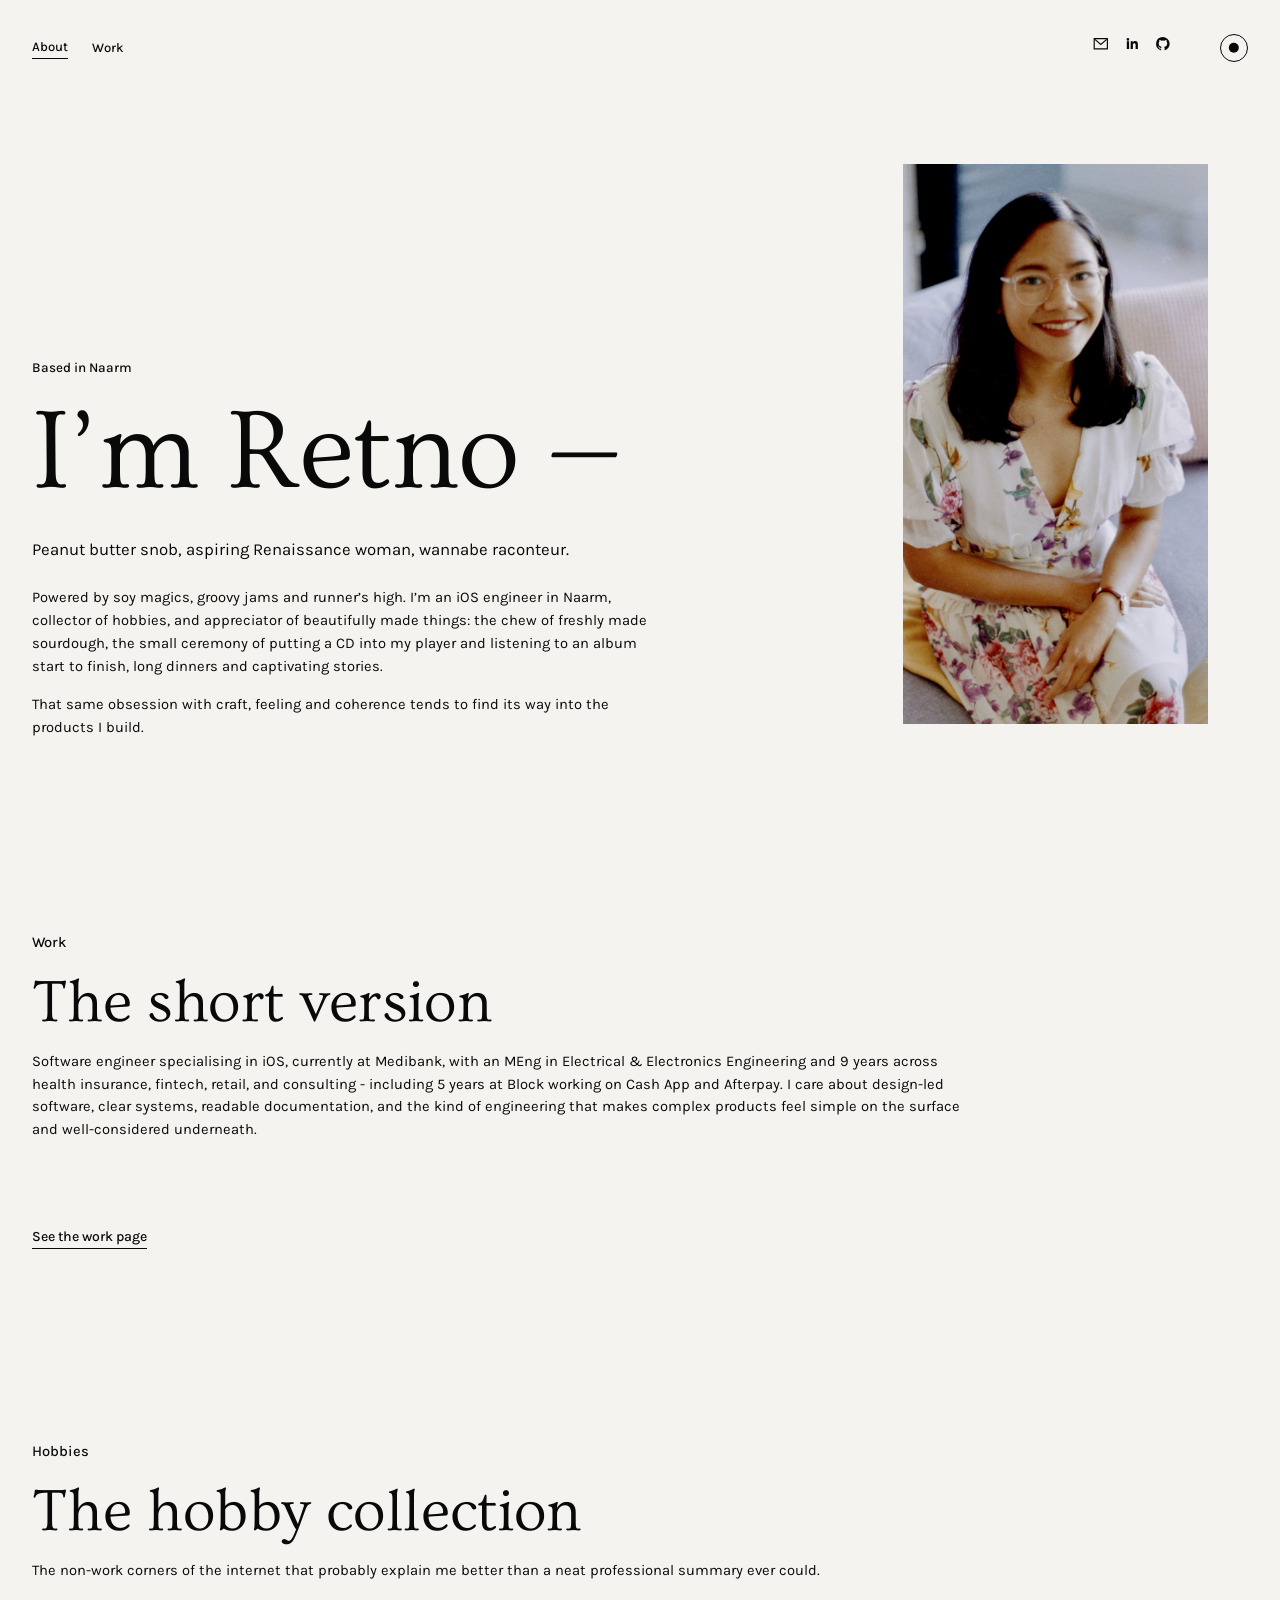
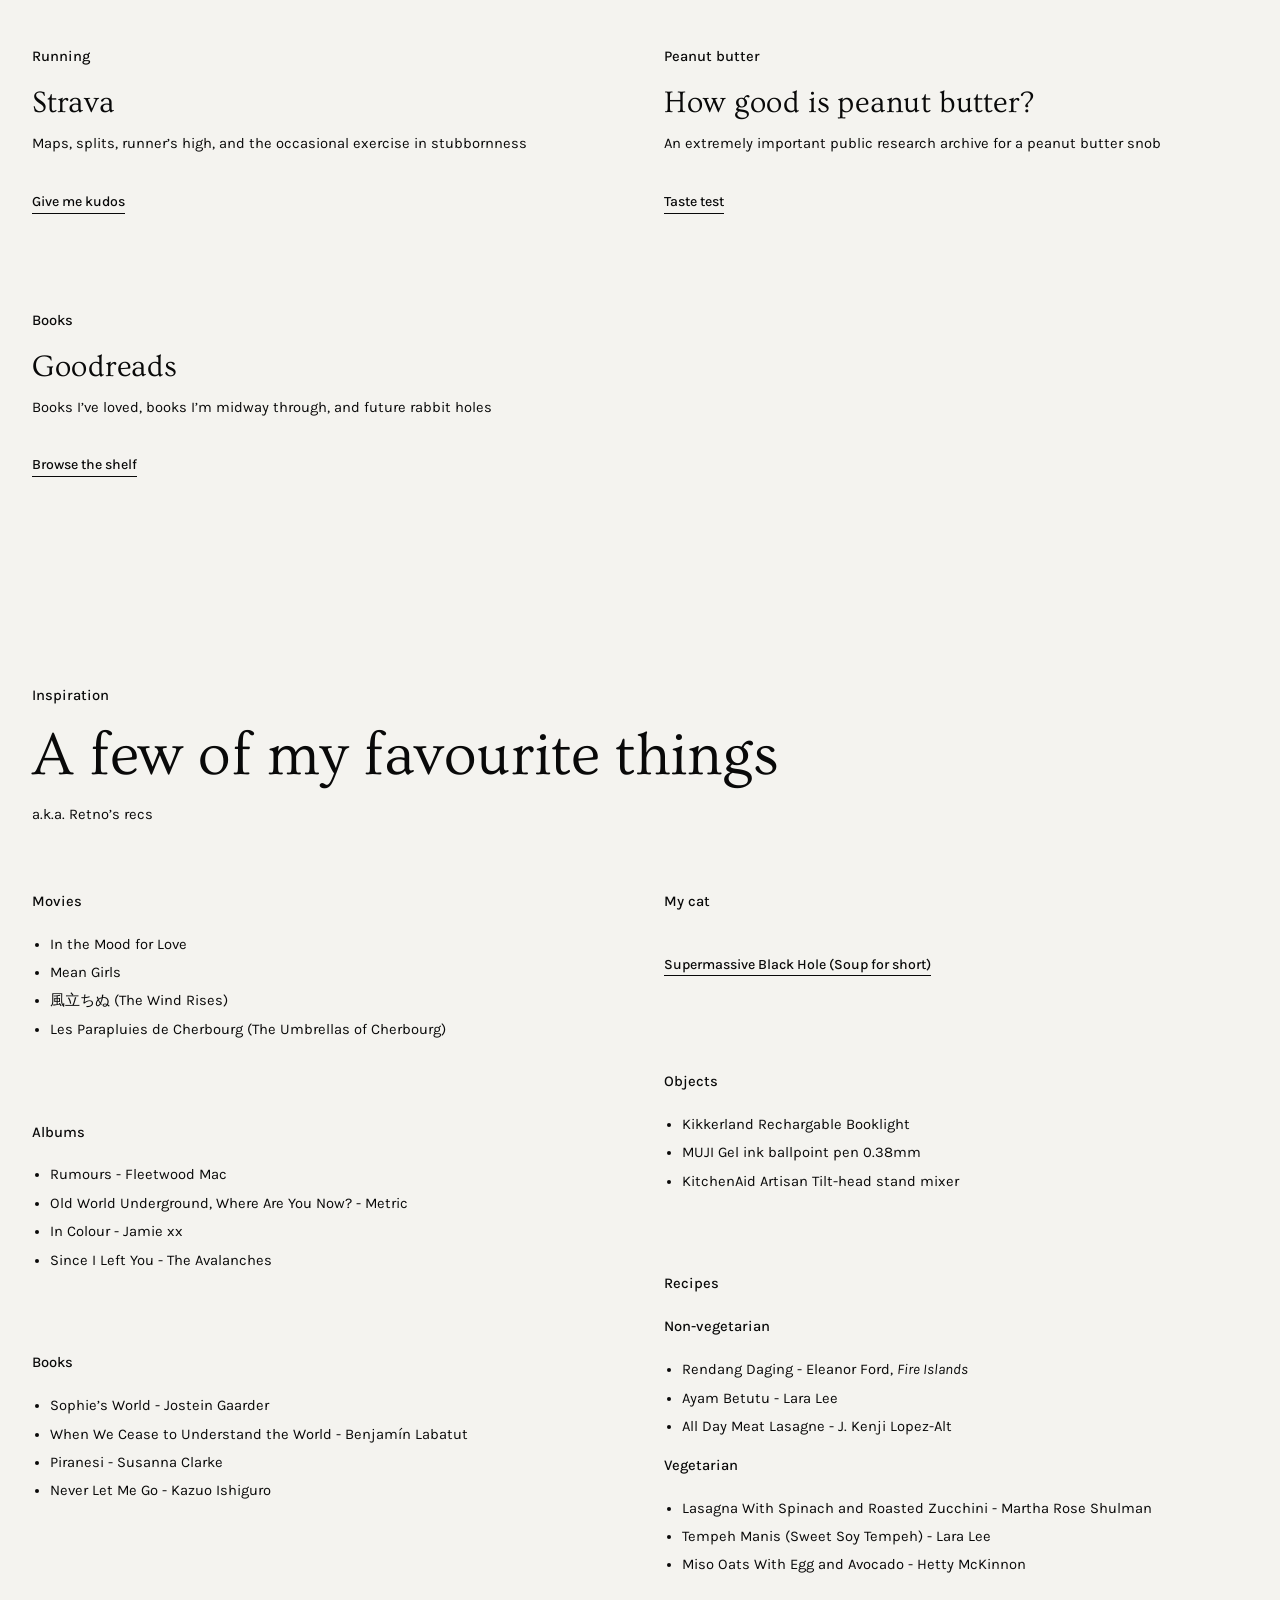
==== commit 3ccd6d1b: "Update styling and content" ====
--- a/index.html
+++ b/index.html
@@ -32,7 +32,7 @@
     <link rel="preconnect" href="https://fonts.googleapis.com">
     <link rel="preconnect" href="https://fonts.gstatic.com" crossorigin>
     <link
-      href="https://fonts.googleapis.com/css2?family=Hanken+Grotesk:wght@400;500;600;700&family=Instrument+Serif:ital@0;1&display=swap"
+      href="https://fonts.googleapis.com/css2?family=Karla:wght@400;500;600&family=Ovo&display=swap"
       rel="stylesheet"
     >
     <script>
@@ -47,7 +47,7 @@
         document.documentElement.dataset.theme = theme;
       }());
     </script>
-    <link rel="stylesheet" href="/style.css?v=20260913c">
+    <link rel="stylesheet" href="/style.css?v=20261014g">
     <script src="/script.js?v=20260428a" defer></script>
   </head>
   <body>
@@ -87,8 +87,8 @@
       <main class="stack-layout">
         <section class="hero">
           <div class="hero-copy">
-            <p class="eyebrow hero-intro">Hello, worms! <span class="sparkle">✨</span></p>
-            <h1>I’m Retno.</h1>
+            <p class="eyebrow hero-intro">Based in Naarm</p>
+            <h1>I’m Retno —</h1>
             <p class="lede">
               Peanut butter snob, aspiring Renaissance woman, wannabe raconteur.
             </p>
@@ -143,7 +143,7 @@
             </article>
 
             <article class="work-card hobby-card">
-              <p class="card-kicker">Peanut Butter</p>
+              <p class="card-kicker">Peanut butter</p>
               <h3>How good is peanut butter?</h3>
               <p>An extremely important public research archive for a peanut butter snob</p>
               <a href="https://howgoodispeanutbutter.blog" target="_blank" rel="noreferrer">Taste test</a>
@@ -163,7 +163,7 @@
             <p class="eyebrow">Inspiration</p>
             <h2>A few of my favourite things</h2>
             <p>
-              a.k.a. Retno's recs
+              a.k.a. Retno’s recs
             </p>
           </div>
 
@@ -192,7 +192,7 @@
               <article class="work-card">
                 <p class="card-kicker">Books</p>
                 <ul class="stack-list compact-list">
-                  <li>Sophie's World - Jostein Gaarder</li>
+                  <li>Sophie’s World - Jostein Gaarder</li>
                   <li>When We Cease to Understand the World - Benjamín Labatut</li>
                   <li>Piranesi - Susanna Clarke</li>
                   <li>Never Let Me Go - Kazuo Ishiguro</li>
--- a/style.css
+++ b/style.css
@@ -1,28 +1,29 @@
 :root {
-  --bg: #ffffff;
-  --surface: #ffffff;
-  --ink: #1d1819;
-  --muted: #615556;
-  --line: #d7cccf;
-  --accent: #9b7f8c;
-  --accent-soft: #f4ecef;
-  --body-font: "Hanken Grotesk", "Helvetica Neue", Helvetica, Arial, sans-serif;
-  --max-width: 1120px;
+  --bg: #f4f3ef;
+  --surface: #f4f3ef;
+  --ink: #090909;
+  --muted: #090909;
+  --line: #b9b6b1;
+  --accent: #090909;
+  --accent-soft: #e5e2de;
+  --body-font: "Karla", "Helvetica Neue", Helvetica, Arial, sans-serif;
+  --display-font: "Ovo", Georgia, serif;
+  --max-width: 1360px;
   --space-xs: 0.5rem;
   --space-sm: 0.9rem;
   --space-md: 1.5rem;
-  --space-lg: 2.25rem;
-  --space-xl: 4rem;
+  --space-lg: 4rem;
+  --space-xl: 8rem;
 }
 
 :root[data-theme="dark"] {
-  --bg: #121111;
-  --surface: #121111;
-  --ink: #f4efe9;
-  --muted: #cdc4bc;
-  --line: #4f4745;
-  --accent: #d8b7c7;
-  --accent-soft: #1d1a1c;
+  --bg: #0b0b0b;
+  --surface: #0b0b0b;
+  --ink: #f1efec;
+  --muted: #f1efec;
+  --line: #44413e;
+  --accent: #f1efec;
+  --accent-soft: #171717;
 }
 
 * {
@@ -44,7 +45,7 @@
   background: var(--bg);
   color: var(--ink);
   font-family: var(--body-font);
-  line-height: 1.65;
+  line-height: 1.55;
   transition: background-color 180ms ease, color 180ms ease;
 }
 
@@ -59,9 +60,9 @@
 }
 
 .page-shell {
-  width: min(calc(100% - 2rem), var(--max-width));
+  width: min(calc(100% - 4rem), var(--max-width));
   margin: 0 auto;
-  padding: 1.2rem 0 4rem;
+  padding: 1.75rem 0 8rem;
 }
 
 .site-header {
@@ -69,8 +70,9 @@
   align-items: center;
   justify-content: flex-start;
   flex-wrap: wrap;
-  gap: 1.5rem;
-  padding: 0.5rem 0 2rem;
+  gap: 2rem;
+  min-height: 4rem;
+  padding: 0 0 1.5rem;
 }
 
 .header-tools {
@@ -83,20 +85,23 @@
 h1,
 h2,
 h3 {
-  font-family: "Instrument Serif", Georgia, serif;
+  font-family: var(--display-font);
   font-weight: 400;
   margin-top: 0;
   padding-top: 0;
+  font-kerning: normal;
+  font-feature-settings: "kern" 1;
 }
 
 .site-nav {
   display: flex;
   flex-wrap: wrap;
   align-items: center;
-  gap: 1.05rem;
-  font-size: 0.92rem;
+  gap: 1.5rem;
+  font-family: var(--body-font);
+  font-size: 0.82rem;
+  font-weight: 500;
   letter-spacing: 0;
-  text-transform: uppercase;
   margin-right: auto;
 }
 
@@ -106,6 +111,7 @@
 
 .site-nav a[aria-current="page"] {
   color: var(--ink);
+  border-bottom: 1px solid currentColor;
 }
 
 .site-nav a:hover,
@@ -129,62 +135,60 @@
   background: transparent;
   padding: 0;
   cursor: pointer;
-  margin-top: -0.12rem;
-  margin-left: 1.1rem;
+  margin-left: 1rem;
 }
 
 .theme-toggle-switch {
   position: relative;
   display: inline-flex;
   align-items: center;
-  width: 2.95rem;
-  height: 1.72rem;
-  border: 1px solid #e6dbb8;
-  border-radius: 999px;
-  background: linear-gradient(90deg, #f8f1d9 0%, #efe3bd 100%);
+  width: 1.75rem;
+  height: 1.75rem;
+  border: 1px solid var(--ink);
+  border-radius: 50%;
+  background: transparent;
   transition: background-color 180ms ease, border-color 180ms ease, box-shadow 180ms ease;
 }
 
 .theme-toggle-thumb {
   position: absolute;
   top: 50%;
-  left: 0.13rem;
-  width: 1.2rem;
-  height: 1.2rem;
-  background: #fffdf6;
-  border-radius: 999px;
-  box-shadow: 0 1px 3px rgba(17, 17, 17, 0.18);
-  transform: translateY(-50%);
-  transition: transform 180ms ease, background-color 180ms ease, box-shadow 180ms ease;
+  left: 50%;
+  width: 0.65rem;
+  height: 0.65rem;
+  background: var(--ink);
+  border-radius: 50%;
+  transform: translate(-50%, -50%);
+  transition: background-color 180ms ease, transform 180ms ease;
 }
 
 html[data-theme="dark"] .theme-toggle-thumb {
-  transform: translate(1.2rem, -50%);
-  background: #fcf8f2;
-  box-shadow: 0 1px 4px rgba(0, 0, 0, 0.26);
+  transform: translate(-50%, -50%) scale(1.65);
+  background: var(--ink);
 }
 
 html[data-theme="dark"] .theme-toggle-switch {
-  background: linear-gradient(90deg, #4a4544 0%, #181717 100%);
-  border-color: #5b5351;
+  background: transparent;
+  border-color: var(--ink);
 }
 
 .stack-layout {
   display: grid;
-  gap: var(--space-lg);
+  gap: 0;
 }
 
 .hero,
 .card-grid,
 .split-section {
   display: grid;
-  gap: var(--space-md);
+  gap: 2rem;
 }
 
 .hero {
-  grid-template-columns: minmax(0, 1.1fr) minmax(300px, 0.75fr);
-  align-items: stretch;
-  padding: 0 0 var(--space-md);
+  grid-template-columns: minmax(0, 1.35fr) minmax(280px, 0.65fr);
+  align-items: end;
+  min-height: min(760px, calc(100vh - 5.75rem));
+  padding: 3.5rem 0 7rem;
 }
 
 .hero-copy,
@@ -197,28 +201,30 @@
 
 .hero-copy,
 .panel {
-  border-top: 1px solid var(--ink);
-  padding-top: var(--space-sm);
+  border-top: 0;
+  padding-top: 5rem;
+  padding-bottom: 7rem;
 }
 
 .hero-copy {
   border-top: 0;
   padding-top: 0;
+  padding-bottom: 0;
 }
 
 .panel-plain {
   border-top: 0;
-  padding-top: 0;
+  padding-top: 5rem;
 }
 
 .eyebrow,
 .card-kicker {
-  margin: 0 0 0.75rem;
+  margin: 0 0 1.25rem;
   color: var(--accent);
-  font-size: 0.82rem;
-  font-weight: 700;
+  font-family: var(--body-font);
+  font-size: 0.84rem;
+  font-weight: 500;
   letter-spacing: 0;
-  text-transform: uppercase;
 }
 
 .sparkle {
@@ -228,34 +234,35 @@
 
 .hero-intro {
   color: var(--ink);
-  font-family: "Instrument Serif", Georgia, serif;
-  font-size: 1.55rem;
-  font-weight: 400;
+  font-family: var(--body-font);
+  font-size: 0.84rem;
+  font-weight: 500;
   letter-spacing: 0;
-  text-transform: none;
 }
 
 h1,
 h2,
 h3 {
   margin: 0;
-  line-height: 0.98;
+  line-height: 0.92;
   letter-spacing: 0;
+  transform: scaleX(0.985);
+  transform-origin: left center;
 }
 
 h1 {
-  font-size: clamp(3.9rem, 9vw, 6.8rem);
+  font-size: clamp(4.25rem, 9vw, 8rem);
+  margin-bottom: 2rem;
+}
+
+h2 {
+  font-size: clamp(2.5rem, 4.75vw, 4.5rem);
+  margin-bottom: 1.25rem;
+}
+
+h3 {
+  font-size: clamp(1.65rem, 2.4vw, 2.25rem);
   margin-bottom: 1rem;
-}
-
-h2 {
-  font-size: clamp(2.2rem, 5vw, 3.6rem);
-  margin-bottom: 0.5rem;
-}
-
-h3 {
-  font-size: 1.7rem;
-  margin-bottom: 0.75rem;
 }
 
 .lede,
@@ -265,17 +272,17 @@
 .stack-list,
 .quick-notes {
   color: var(--muted);
-  font-size: 0.94rem;
+  font-size: 0.92rem;
 }
 
 .lede {
-  max-width: 34rem;
-  margin: 0 0 1rem;
-  font-size: 0.98rem;
+  max-width: 40rem;
+  margin: 0 0 1.5rem;
+  font-size: 1.05rem;
 }
 
 .supporting-copy {
-  max-width: 36rem;
+  max-width: 40rem;
   margin: 0;
 }
 
@@ -317,7 +324,8 @@
 
 .portrait-card {
   display: flex;
-  padding-top: var(--space-sm);
+  padding-top: 0;
+  align-self: stretch;
 }
 
 .portrait-frame {
@@ -328,7 +336,8 @@
   width: 100%;
   height: 100%;
   object-fit: cover;
-  filter: saturate(0.94) contrast(1.02);
+  min-height: 32rem;
+  filter: saturate(0.78) contrast(1.08);
 }
 
 html[data-theme="dark"] .portrait-frame img {
@@ -336,17 +345,19 @@
 }
 
 .section-heading {
-  margin-bottom: var(--space-md);
+  max-width: 58rem;
+  margin-bottom: 4rem;
 }
 
 .card-grid {
   grid-template-columns: repeat(2, minmax(0, 1fr));
+  gap: 5rem 3rem;
 }
 
 .favourites-layout,
 .favourites-column {
   display: grid;
-  gap: var(--space-md);
+  gap: 4rem 3rem;
 }
 
 .favourites-layout {
@@ -359,13 +370,13 @@
 }
 
 .work-card {
-  border-top: 1px solid var(--ink);
-  padding-top: var(--space-sm);
+  border-top: 0;
+  padding: 0 0 1rem;
 }
 
 .work-card.featured {
-  background: var(--accent-soft);
-  padding: var(--space-sm);
+  background: transparent;
+  padding: 0 0 1rem;
 }
 
 .now-card {
@@ -394,8 +405,8 @@
 }
 
 .compact-list {
-  margin-top: 1rem;
-  font-size: 0.98rem;
+  margin-top: 1.25rem;
+  font-size: 0.92rem;
 }
 
 .compact-list li + li,
@@ -419,8 +430,12 @@
 .link-list a,
 .text-link {
   display: inline-flex;
-  margin-top: 0.7rem;
+  margin-top: 1.25rem;
   border-bottom: 1px solid var(--ink);
+  font-family: var(--body-font);
+  font-size: 0.88rem;
+  font-weight: 500;
+  text-transform: none;
 }
 
 .icon-links {
@@ -441,8 +456,8 @@
 }
 
 .icon-link svg {
-  width: 1.35rem;
-  height: 1.35rem;
+  width: 1.1rem;
+  height: 1.1rem;
 }
 
 .icon-link:hover,
@@ -458,11 +473,11 @@
 
 .muted-block {
   color: var(--muted);
-  font-size: 0.98rem;
+  font-size: 0.92rem;
 }
 
 .soup-stage {
-  padding-top: var(--space-sm);
+  padding-top: 0;
 }
 
 .soup-photo {
@@ -477,7 +492,7 @@
 
 .soup-back-link {
   display: inline-block;
-  margin-top: 1rem;
+  margin-top: 2rem;
   color: var(--muted);
   text-decoration: underline;
   text-underline-offset: 0.16em;
@@ -490,26 +505,27 @@
 }
 
 .music-intro {
-  max-width: 46rem;
-  padding-bottom: var(--space-md);
+  max-width: 70rem;
+  padding-top: 6rem;
+  padding-bottom: 9rem;
 }
 
 .music-intro .supporting-copy {
-  max-width: 43rem;
+  max-width: 48rem;
 }
 
 .music-list {
   display: grid;
-  border-bottom: 1px solid var(--line);
+  gap: 2rem;
 }
 
 .music-piece {
   display: grid;
-  grid-template-columns: minmax(12rem, 0.7fr) minmax(18rem, 1.3fr);
-  gap: var(--space-lg);
-  align-items: start;
-  padding: 1.4rem 0 1.65rem;
-  border-top: 1px solid var(--line);
+  grid-template-columns: minmax(18rem, 0.9fr) minmax(20rem, 1.1fr);
+  gap: 6rem;
+  align-items: center;
+  padding: 4rem 0 4.5rem;
+  border-top: 0;
 }
 
 .music-piece:first-child {
@@ -517,29 +533,30 @@
 }
 
 .music-piece h2 {
-  font-size: clamp(2rem, 4vw, 3rem);
-  margin-bottom: 0.65rem;
+  font-size: clamp(2.5rem, 4vw, 4rem);
+  margin-bottom: 1.25rem;
 }
 
 .piece-meta {
   margin: 0;
   color: var(--muted);
+  font-family: var(--body-font);
   font-size: 0.82rem;
-  font-weight: 700;
+  font-weight: 500;
   letter-spacing: 0;
-  text-transform: uppercase;
 }
 
 .piece-note {
-  margin: 0 0 1rem;
+  margin: 0 0 1.5rem;
   color: var(--muted);
-  font-size: 0.94rem;
+  font-size: 0.9rem;
 }
 
 .music-piece audio {
   display: block;
   width: 100%;
   min-height: 3.25rem;
+  filter: grayscale(1) contrast(1.08);
   color-scheme: light;
 }
 
@@ -557,14 +574,19 @@
   }
 
   .music-piece {
+    gap: 2rem;
+  }
+
+  .hero {
+    min-height: auto;
+    padding: 4rem 0 6rem;
+  }
+
+  .site-header {
+    display: flex;
+    flex-wrap: nowrap;
+    align-items: center;
     gap: 1rem;
-  }
-
-  .site-header {
-    display: grid;
-    grid-template-columns: 1fr auto;
-    align-items: start;
-    gap: 0.9rem 1rem;
   }
 
   .site-nav {
@@ -572,23 +594,23 @@
   }
 
   .header-tools {
-    margin-left: 0;
+    margin-left: auto;
   }
 
   .theme-toggle {
     margin-top: 0;
     margin-left: 0;
-    justify-self: start;
   }
 }
 
 @media (max-width: 640px) {
   .page-shell {
-    width: min(calc(100% - 1.2rem), var(--max-width));
+    width: min(calc(100% - 2rem), var(--max-width));
+    padding-top: 1.25rem;
   }
 
   .site-nav {
-    gap: 1rem;
+    gap: 1.25rem;
   }
 
   .header-links {
@@ -608,6 +630,7 @@
   .portrait-frame img {
     height: auto;
     aspect-ratio: 4 / 5;
+    min-height: 0;
   }
 
   .button {
@@ -615,6 +638,33 @@
   }
 
   h1 {
-    font-size: clamp(3rem, 18vw, 4.8rem);
-  }
-}
+    font-size: clamp(3.5rem, 15vw, 4.75rem);
+  }
+
+  h2 {
+    font-size: clamp(2.4rem, 12vw, 3.5rem);
+  }
+
+  .hero {
+    padding-top: 3rem;
+  }
+
+  .hero-copy,
+  .panel {
+    padding-top: 3.5rem;
+    padding-bottom: 5rem;
+  }
+
+  .hero-copy {
+    padding-top: 0;
+  }
+
+  .music-intro {
+    padding-top: 4rem;
+    padding-bottom: 6rem;
+  }
+
+  .music-piece {
+    padding: 3rem 0 3.5rem;
+  }
+}
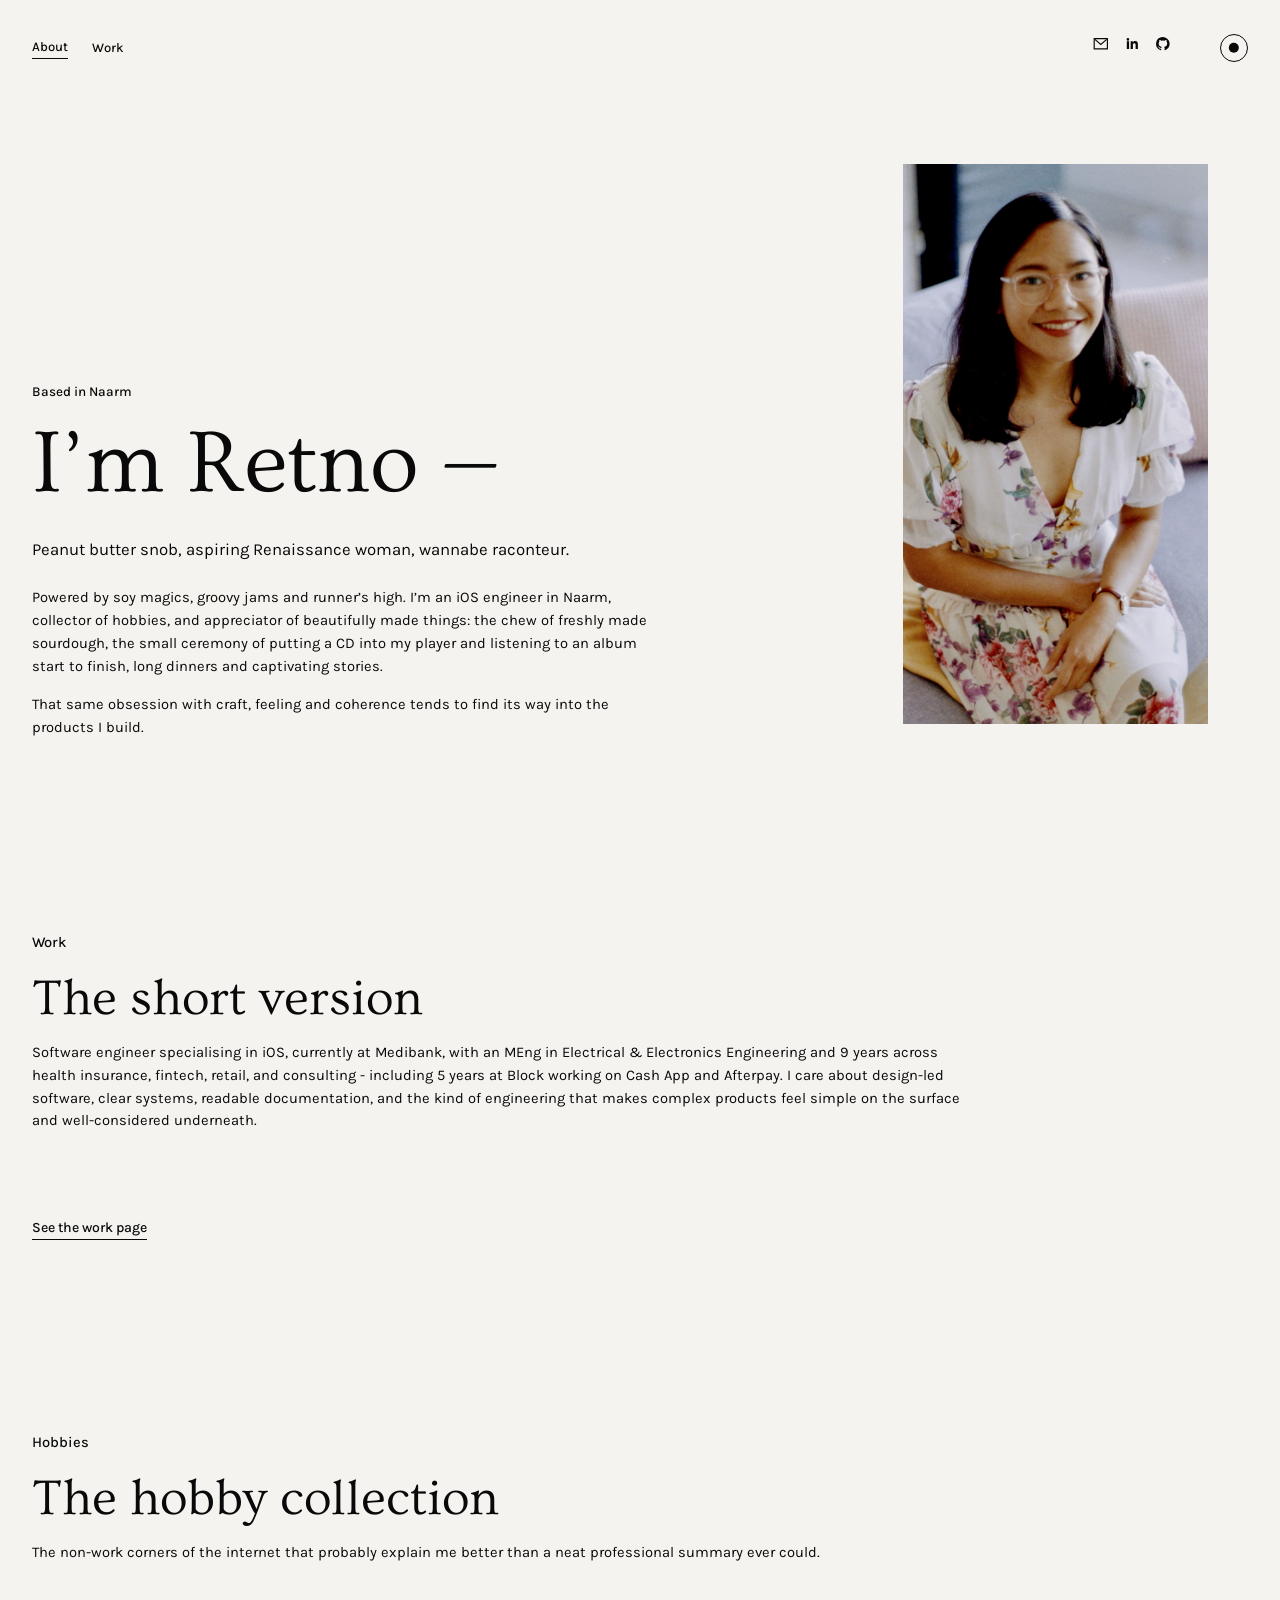
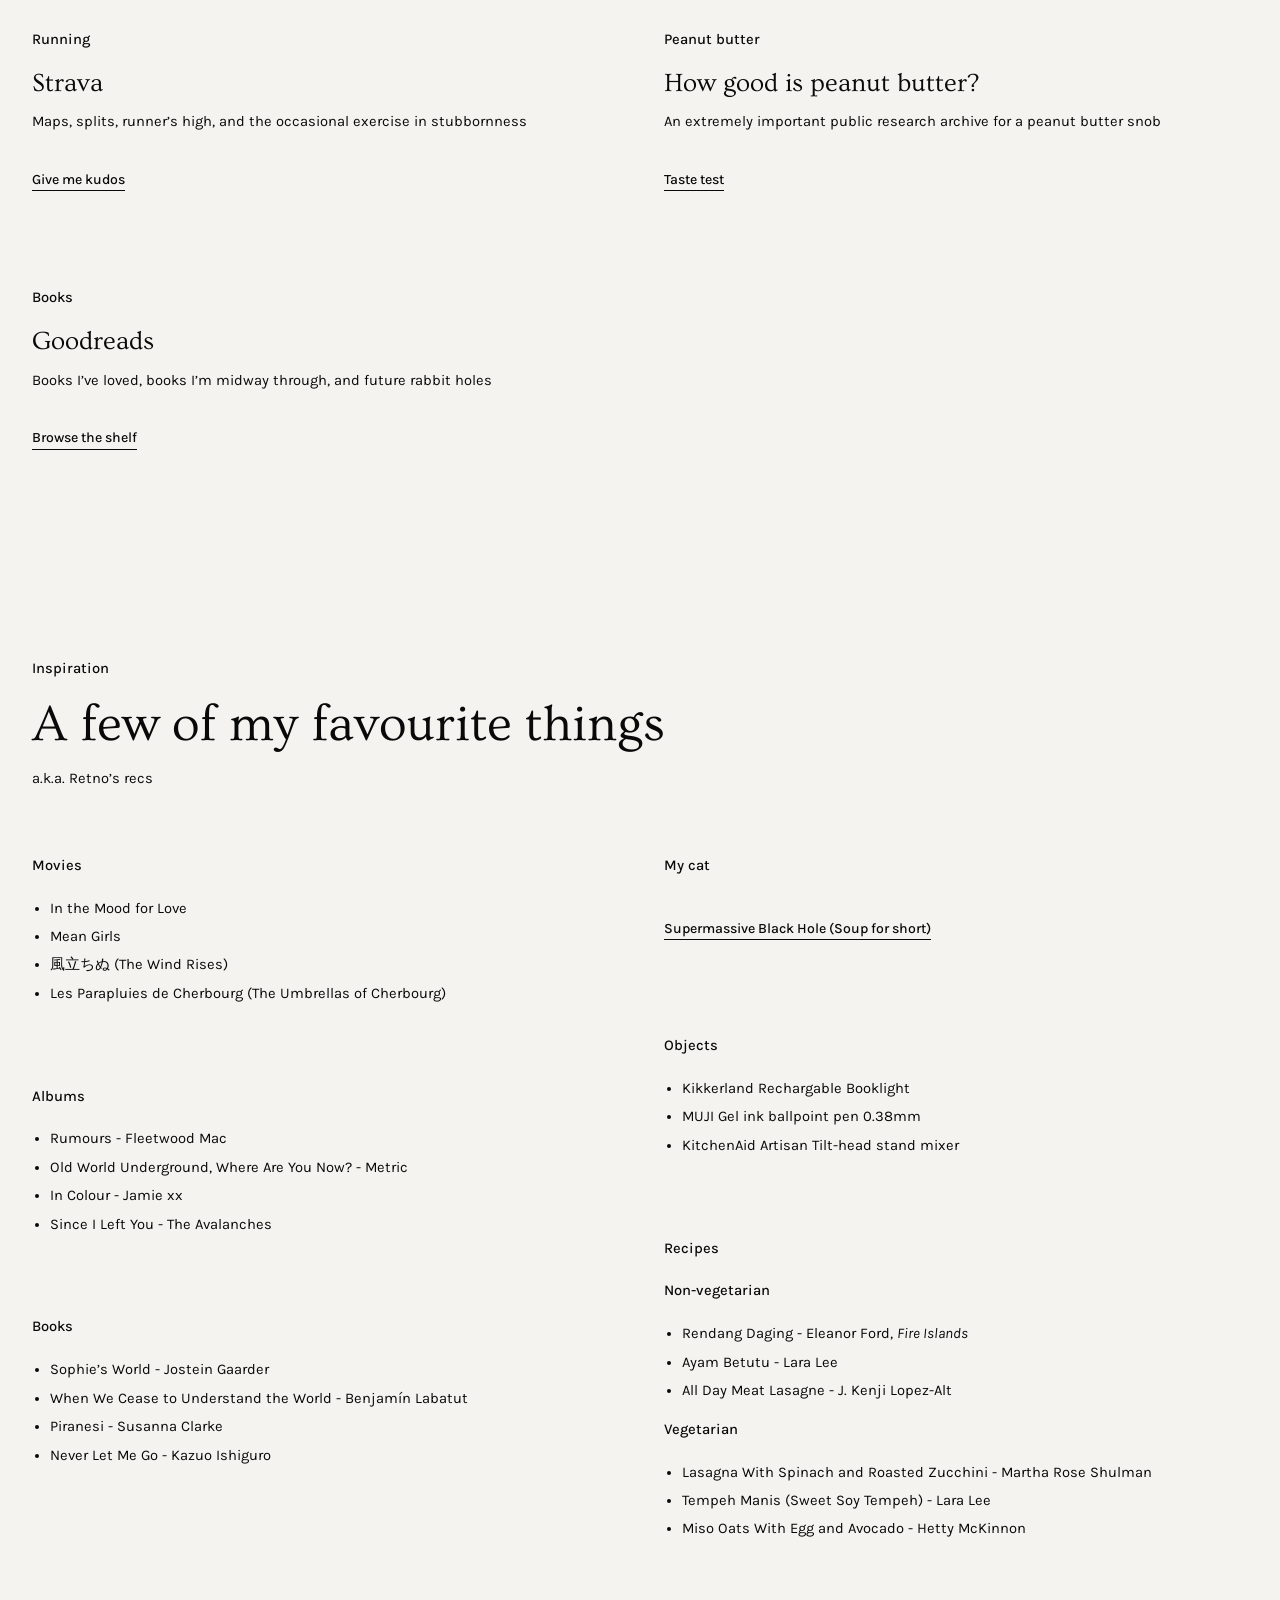
==== commit cb9a464d: "Decrease font size contrast" ====
--- a/index.html
+++ b/index.html
@@ -47,7 +47,7 @@
         document.documentElement.dataset.theme = theme;
       }());
     </script>
-    <link rel="stylesheet" href="/style.css?v=20261014g">
+    <link rel="stylesheet" href="/style.css?v=20261014j">
     <script src="/script.js?v=20260428a" defer></script>
   </head>
   <body>
--- a/style.css
+++ b/style.css
@@ -246,22 +246,20 @@
   margin: 0;
   line-height: 0.92;
   letter-spacing: 0;
-  transform: scaleX(0.985);
-  transform-origin: left center;
 }
 
 h1 {
-  font-size: clamp(4.25rem, 9vw, 8rem);
+  font-size: clamp(3.75rem, 7vw, 6rem);
   margin-bottom: 2rem;
 }
 
 h2 {
-  font-size: clamp(2.5rem, 4.75vw, 4.5rem);
+  font-size: clamp(2.25rem, 4vw, 3.75rem);
   margin-bottom: 1.25rem;
 }
 
 h3 {
-  font-size: clamp(1.65rem, 2.4vw, 2.25rem);
+  font-size: clamp(1.5rem, 2vw, 2rem);
   margin-bottom: 1rem;
 }
 
@@ -533,7 +531,7 @@
 }
 
 .music-piece h2 {
-  font-size: clamp(2.5rem, 4vw, 4rem);
+  font-size: clamp(2.25rem, 3.5vw, 3.5rem);
   margin-bottom: 1.25rem;
 }
 
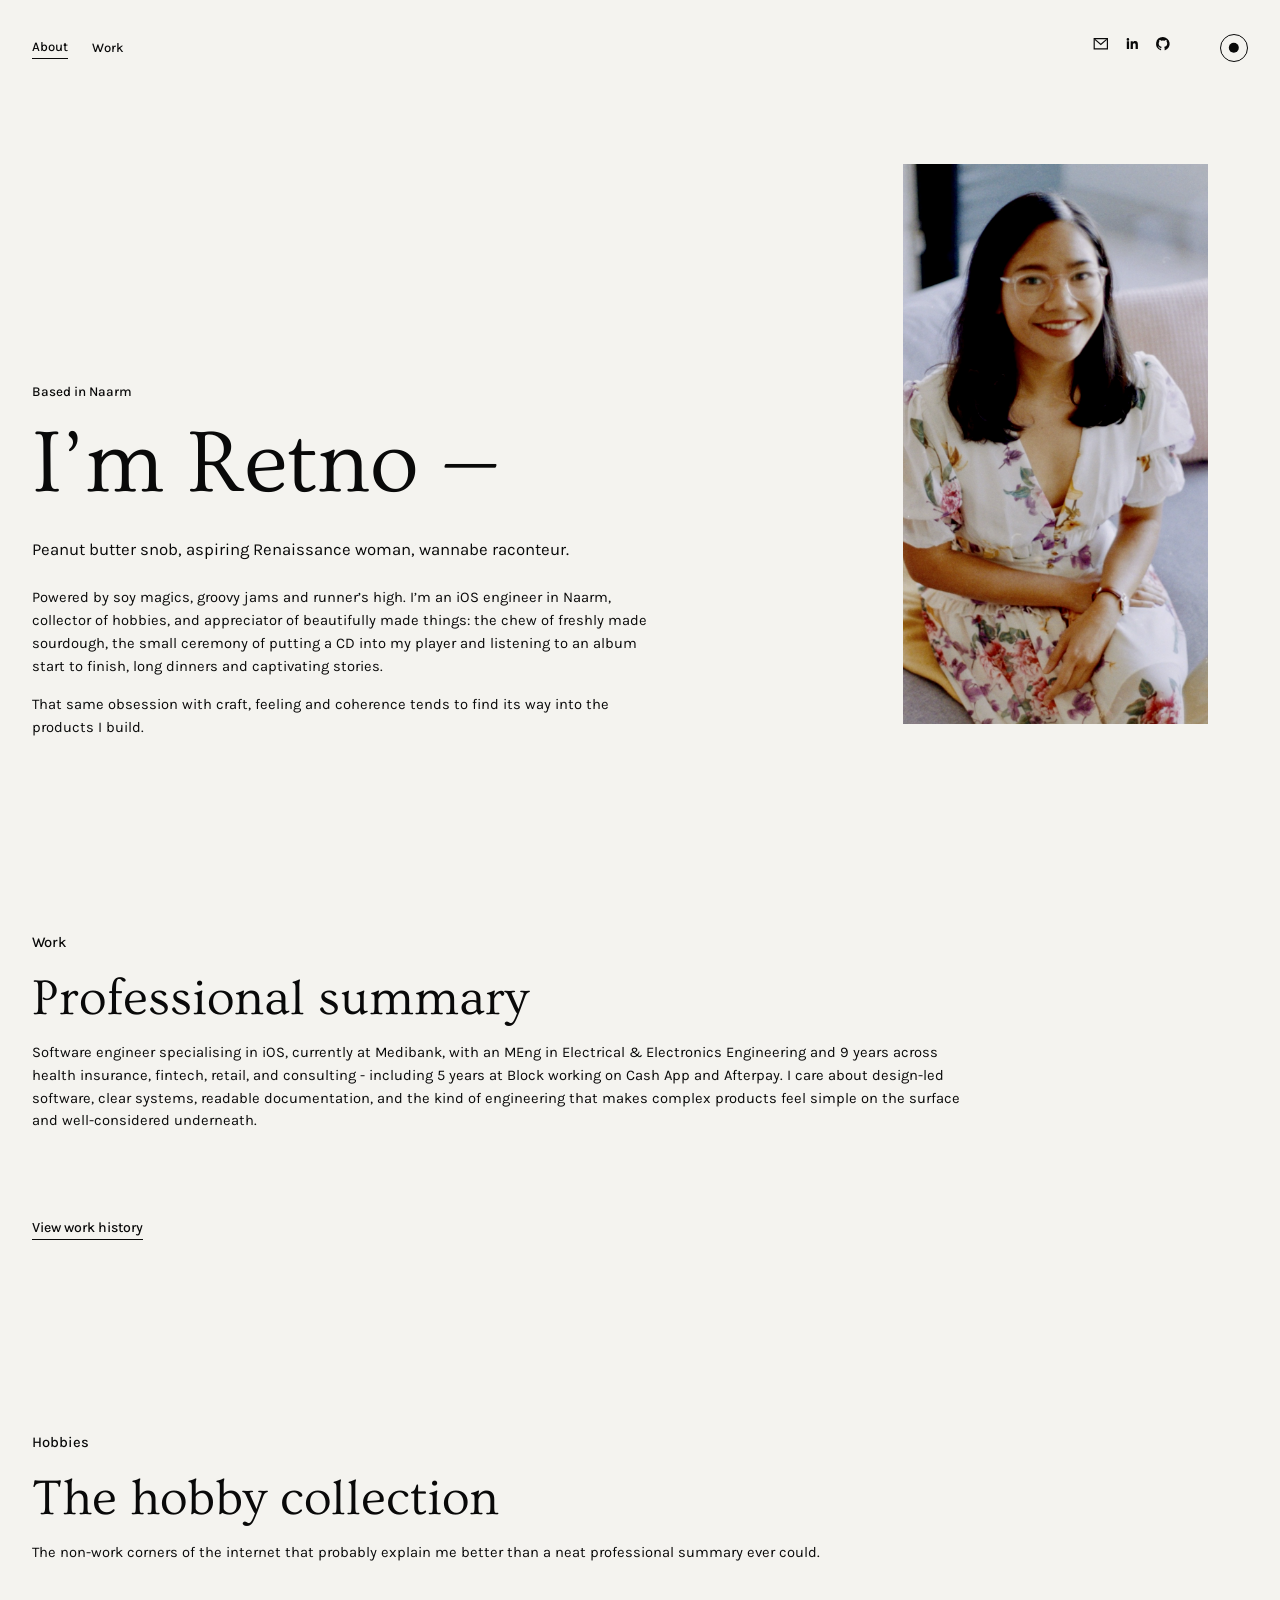
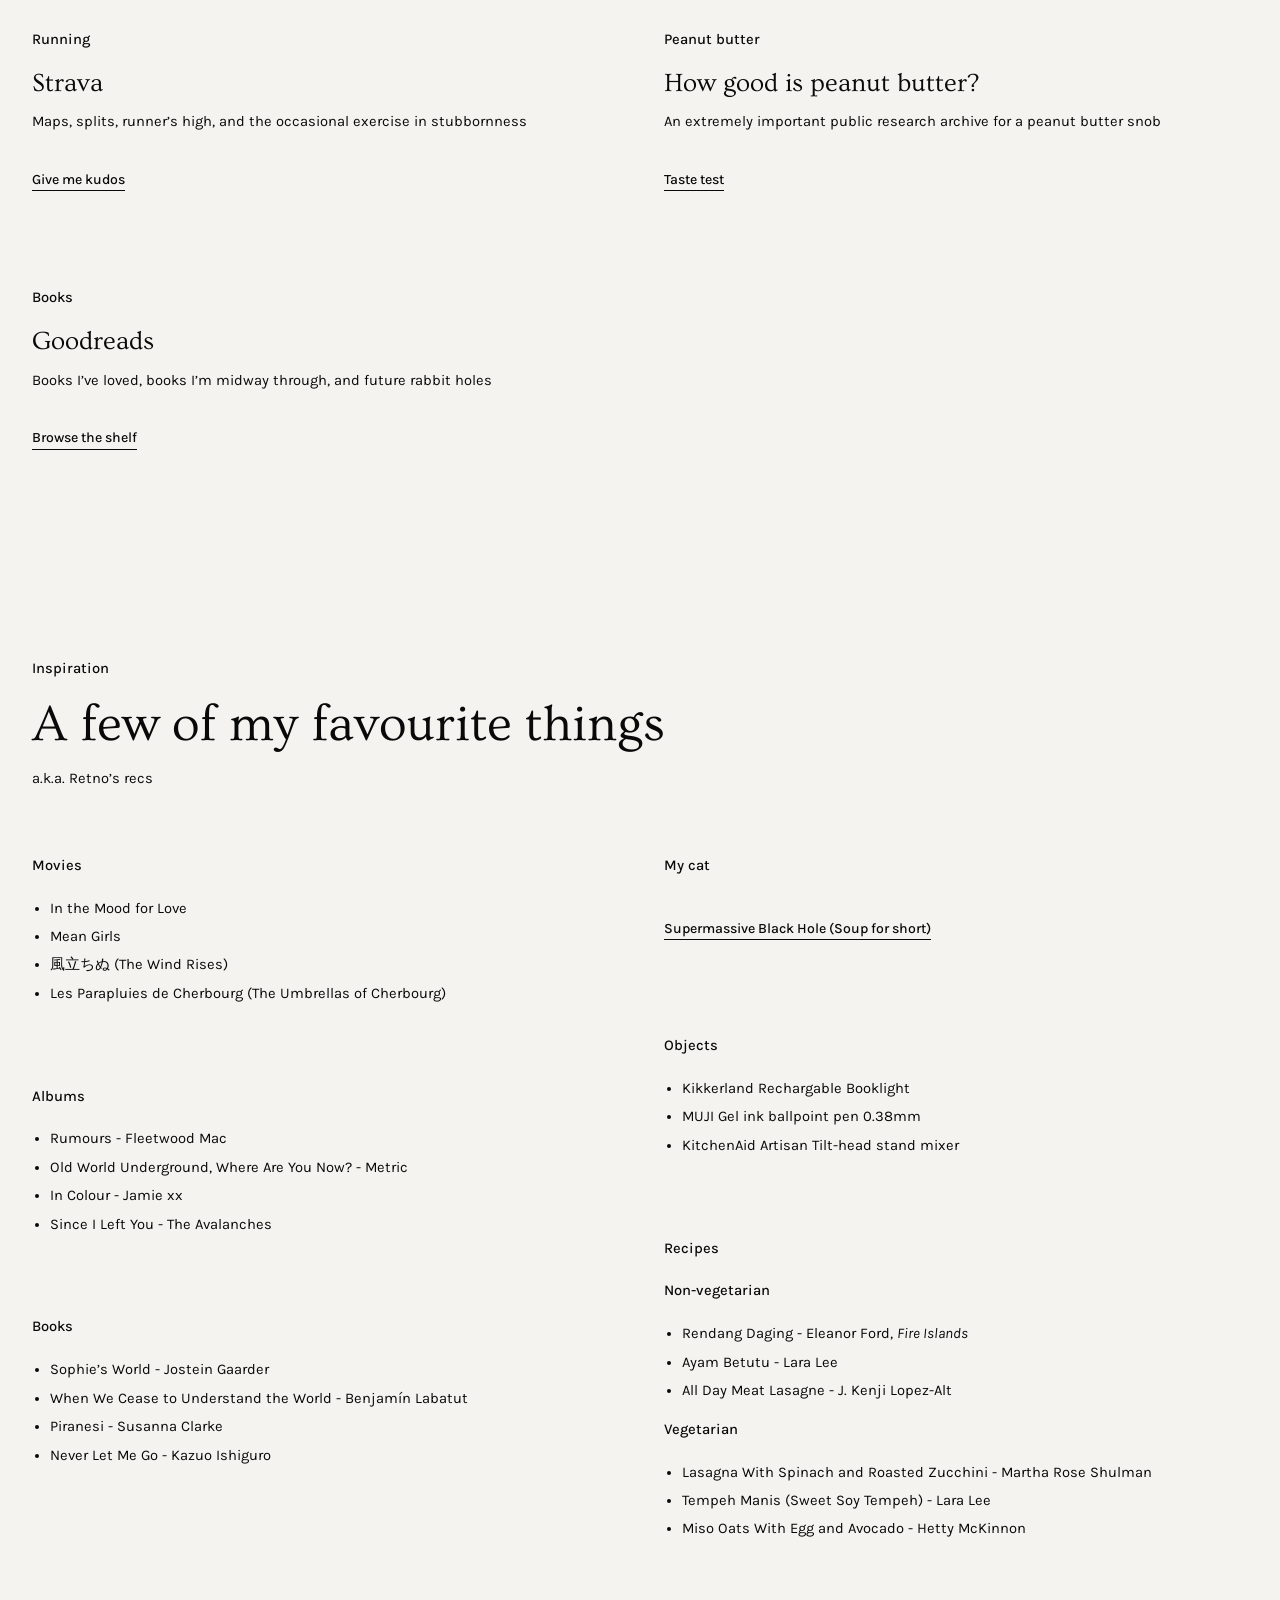
==== commit 79fc24cd: "Improve structure / flow" ====
--- a/index.html
+++ b/index.html
@@ -47,7 +47,7 @@
         document.documentElement.dataset.theme = theme;
       }());
     </script>
-    <link rel="stylesheet" href="/style.css?v=20261014j">
+    <link rel="stylesheet" href="/style.css?v=20261014k">
     <script src="/script.js?v=20260428a" defer></script>
   </head>
   <body>
@@ -110,7 +110,7 @@
         <section class="panel" id="software">
           <div class="section-heading">
             <p class="eyebrow">Work</p>
-            <h2>The short version</h2>
+            <h2>Professional summary</h2>
             <p>
               Software engineer specialising in iOS, currently at Medibank, with an MEng in Electrical & Electronics Engineering and 9 years across health insurance, fintech, retail,
               and consulting - including 5 years at Block working on Cash App
@@ -120,7 +120,7 @@
               underneath.
             </p>
           </div>
-          <a class="text-link" href="/work/">See the work page</a>
+          <a class="text-link" href="/work/">View work history</a>
         </section>
 
         <section class="panel" id="play">
--- a/style.css
+++ b/style.css
@@ -377,6 +377,36 @@
   padding: 0 0 1rem;
 }
 
+.role-heading {
+  display: flex;
+  align-items: baseline;
+  justify-content: space-between;
+  gap: 1.5rem;
+  margin-bottom: 0.75rem;
+}
+
+.role-heading h3 {
+  margin-bottom: 0;
+}
+
+.role-dates,
+.work-card .role-dates {
+  flex: 0 0 auto;
+  margin: 0;
+  color: var(--ink);
+  font-size: 0.84rem;
+  font-weight: 500;
+}
+
+.role-summary,
+.work-card .role-summary {
+  margin: 0 0 1rem;
+  color: var(--ink);
+  font-size: 1rem;
+  font-weight: 600;
+  line-height: 1.35;
+}
+
 .now-card {
   max-width: 42rem;
 }
@@ -602,6 +632,15 @@
 }
 
 @media (max-width: 640px) {
+  .role-heading {
+    display: block;
+  }
+
+  .role-dates,
+  .work-card .role-dates {
+    margin-top: 0.4rem;
+  }
+
   .page-shell {
     width: min(calc(100% - 2rem), var(--max-width));
     padding-top: 1.25rem;
